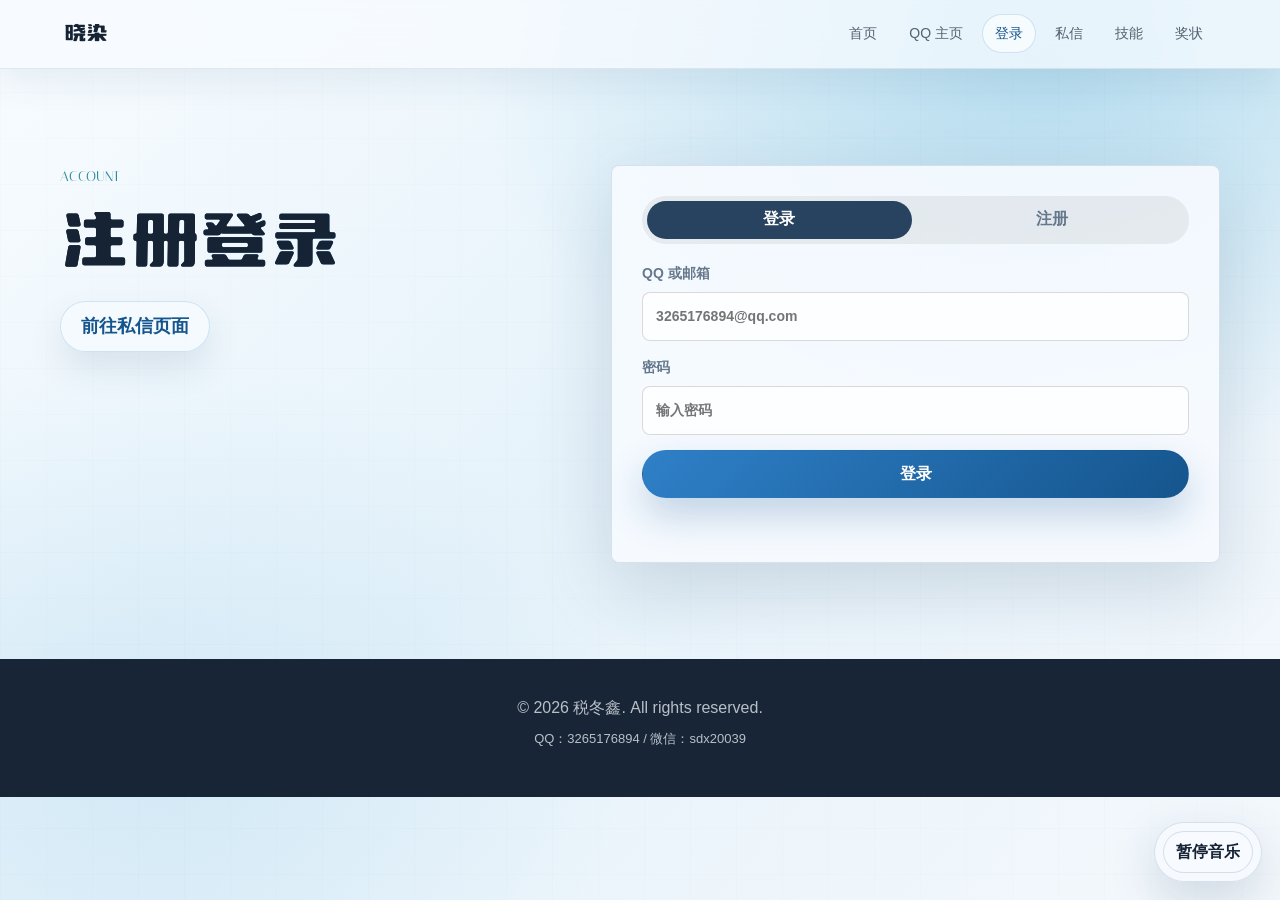
==== account.html @ dca2311f "更新多页面前端和留言后端" ====
<!doctype html>
<html lang="zh-CN">
  <head>
    <meta charset="utf-8" />
    <meta name="viewport" content="width=device-width, initial-scale=1" />
    <meta name="description" content="登录或注册后进入晓染个人主页留言区。" />
    <title>晓染 - 登录</title>
    <link rel="stylesheet" href="styles.css" />
  </head>
  <body>
    <header class="site-header">
      <a class="brand" href="index.html">晓染</a>
      <nav aria-label="主导航">
        <a href="index.html">首页</a>
        <a href="qq.html">QQ 主页</a>
        <a href="account.html">登录</a>
        <a href="messages.html">私信</a>
        <a href="skills.html">技能</a>
        <a href="awards.html">奖状</a>
      </nav>
    </header>

    <main id="top">
      <section id="account" class="section split">
        <div class="section-copy">
          <p class="eyebrow">Account</p>
          <h1>注册登录</h1>
          <a class="inline-link" href="messages.html">前往私信页面</a>
        </div>

        <div class="panel">
          <div class="tabs" role="tablist" aria-label="账号表单">
            <button class="tab active" type="button" data-tab="login">登录</button>
            <button class="tab" type="button" data-tab="register">注册</button>
          </div>

          <form id="loginForm" class="account-form">
            <label>
              QQ 或邮箱
              <input name="loginName" autocomplete="username" placeholder="3265176894@qq.com" />
            </label>
            <label>
              密码
              <input name="loginPassword" type="password" autocomplete="current-password" placeholder="输入密码" />
            </label>
            <button class="button primary" type="submit">登录</button>
          </form>

          <form id="registerForm" class="account-form hidden">
            <label>
              昵称
              <input name="nickname" autocomplete="nickname" placeholder="你的昵称" />
            </label>
            <label>
              邮箱
              <input name="email" type="email" autocomplete="email" placeholder="you@example.com" />
            </label>
            <label>
              密码
              <input name="password" type="password" autocomplete="new-password" placeholder="至少 6 位" />
            </label>
            <button class="button primary" type="submit">创建账号</button>
          </form>

          <p id="accountStatus" class="status" role="status" aria-live="polite"></p>
        </div>
      </section>
    </main>

    <footer>
      <p>© <span id="year"></span> 税冬鑫. All rights reserved.</p>
      <p class="beian">QQ：3265176894 / 微信：sdx20039</p>
    </footer>

    <script src="script.js"></script>
  </body>
</html>
---- styles.css ----
@font-face {
  font-family: "YousheTitle";
  src: url("assets/fonts/youshe-title.otf") format("opentype");
  font-display: swap;
}

@font-face {
  font-family: "ItalianaLocal";
  src: url("assets/fonts/italiana-regular.ttf") format("truetype");
  font-display: swap;
}

:root {
  color-scheme: light;
  --ink: #f7fbff;
  --text: #162334;
  --muted: #65778c;
  --paper: #f7fbff;
  --paper-soft: #e7f0f8;
  --line: rgba(54, 96, 135, 0.16);
  --panel: rgba(247, 251, 255, 0.88);
  --night: #172536;
  --night-soft: #28435f;
  --rose: #2f80c8;
  --rose-dark: #15558d;
  --jade: #2c8c9e;
  --gold: #476f9f;
  --sky: #9fcce6;
  --shadow: 0 26px 74px rgba(38, 75, 111, 0.18);
}

* {
  box-sizing: border-box;
}

html {
  scroll-behavior: smooth;
}

body {
  min-height: 100vh;
  margin: 0;
  background:
    radial-gradient(1000px 720px at 82% 6%, rgba(127, 196, 226, 0.48), transparent 58%),
    radial-gradient(820px 620px at 10% 82%, rgba(168, 211, 236, 0.34), transparent 62%),
    linear-gradient(135deg, rgba(248, 252, 255, 0.98) 0%, rgba(229, 242, 250, 0.95) 48%, rgba(244, 248, 252, 0.92) 100%),
    #f7fbff;
  color: var(--text);
  font-family: "Microsoft YaHei", "PingFang SC", "Hiragino Sans GB", sans-serif;
  line-height: 1.65;
}

body::before {
  content: "";
  position: fixed;
  inset: 0;
  z-index: -1;
  pointer-events: none;
  opacity: 0.38;
  background-image:
    linear-gradient(rgba(30, 78, 120, 0.04) 1px, transparent 1px),
    linear-gradient(90deg, rgba(30, 78, 120, 0.032) 1px, transparent 1px);
  background-size: 46px 46px;
}

a {
  color: inherit;
}

img,
audio {
  max-width: 100%;
}

img {
  display: block;
}

h1,
h2,
h3,
p {
  overflow-wrap: anywhere;
}

h1 {
  margin: 0;
  font-family: "YousheTitle", "Noto Serif SC", "STSong", "SimSun", serif;
  font-size: clamp(42px, 8vw, 108px);
  font-weight: 400;
  line-height: 1.04;
  letter-spacing: 0;
  color: transparent;
  background: linear-gradient(94deg, #102033 0%, #1d6fac 58%, #63a8d4 100%);
  -webkit-background-clip: text;
  background-clip: text;
}

h2 {
  margin: 0;
  font-size: clamp(22px, 3vw, 34px);
  line-height: 1.2;
}

h3 {
  margin: 0;
  font-size: 20px;
}

.site-header {
  position: sticky;
  top: 0;
  z-index: 10;
  display: flex;
  align-items: center;
  justify-content: space-between;
  gap: 18px;
  padding: 14px clamp(16px, 5vw, 72px);
  color: var(--text);
  background: rgba(247, 251, 255, 0.74);
  border-bottom: 1px solid rgba(54, 96, 135, 0.12);
  box-shadow: 0 14px 34px rgba(38, 75, 111, 0.08);
  backdrop-filter: blur(18px);
}

.brand {
  flex: 0 0 auto;
  font-family: "YousheTitle", "Noto Serif SC", "STSong", "SimSun", serif;
  font-size: 24px;
  font-weight: 400;
  text-decoration: none;
}

nav {
  display: flex;
  flex-wrap: wrap;
  justify-content: flex-end;
  gap: 6px;
  color: rgba(22, 35, 52, 0.7);
  font-size: 14px;
}

nav a {
  min-height: 36px;
  display: inline-flex;
  align-items: center;
  border: 1px solid transparent;
  border-radius: 999px;
  padding: 7px 12px;
  text-decoration: none;
  transition: color 160ms ease, background 160ms ease, border-color 160ms ease;
}

nav a:hover,
nav a.active {
  color: var(--rose-dark);
  background: rgba(255, 255, 255, 0.62);
  border-color: rgba(47, 128, 200, 0.2);
}

main {
  width: min(1160px, calc(100% - 36px));
  margin: 0 auto;
}

.home-main {
  width: 100%;
}

.hero {
  position: relative;
  min-height: calc(100vh - 65px);
  overflow: hidden;
  color: var(--text);
  background: #e5f2fa;
}

.hero-bg {
  position: absolute;
  inset: 0;
  width: 100%;
  height: 100%;
  object-fit: cover;
  object-position: 70% 26%;
  filter: brightness(1.18) contrast(1.06) saturate(1.08);
  transform: scale(1.04);
  transform-origin: center 26%;
}

.hero-shade {
  position: absolute;
  inset: 0;
  background:
    linear-gradient(90deg, rgba(247, 251, 255, 0.54) 0%, rgba(230, 243, 250, 0.3) 38%, rgba(247, 251, 255, 0.04) 76%),
    linear-gradient(180deg, rgba(255, 255, 255, 0.04), rgba(207, 229, 242, 0.32));
}

.hero-inner {
  position: relative;
  z-index: 1;
  width: min(1160px, calc(100% - 36px));
  min-height: calc(100vh - 65px);
  margin: 0 auto;
  display: grid;
  grid-template-columns: minmax(0, 1fr) minmax(280px, 380px);
  align-items: end;
  gap: clamp(22px, 5vw, 58px);
  padding: clamp(70px, 12vh, 118px) 0 clamp(38px, 9vh, 78px);
}

.hero-copy {
  max-width: 720px;
  text-shadow: 0 2px 22px rgba(255, 255, 255, 0.66);
  animation: floatIn 780ms cubic-bezier(0.2, 0.82, 0.2, 1) both;
}

.eyebrow,
.card-kicker,
.tag {
  margin: 0 0 12px;
  color: var(--gold);
  font-family: "ItalianaLocal", Georgia, "Microsoft YaHei", serif;
  font-size: 14px;
  font-weight: 400;
  letter-spacing: 0;
  text-transform: uppercase;
}

.intro {
  max-width: 560px;
  margin: 22px 0 0;
  color: rgba(22, 35, 52, 0.76);
  font-size: clamp(17px, 2vw, 21px);
}

.actions {
  display: flex;
  flex-wrap: wrap;
  gap: 12px;
  margin-top: 30px;
}

.button {
  display: inline-flex;
  min-height: 44px;
  align-items: center;
  justify-content: center;
  border: 1px solid transparent;
  border-radius: 999px;
  padding: 10px 18px;
  font: inherit;
  font-weight: 900;
  text-decoration: none;
  cursor: pointer;
  transition: transform 160ms ease, box-shadow 160ms ease, background 160ms ease, border-color 160ms ease;
}

.button:hover {
  transform: translateY(-2px);
}

.primary {
  color: #fff;
  background: linear-gradient(135deg, var(--rose), var(--rose-dark));
  box-shadow: 0 18px 38px rgba(21, 85, 141, 0.24);
}

.secondary {
  color: var(--text);
  background: rgba(247, 251, 255, 0.82);
  border-color: rgba(54, 96, 135, 0.18);
}

.profile-card,
.panel,
.showcase-card,
.music-player,
.qq-frame {
  border: 1px solid var(--line);
  border-radius: 8px;
  background: var(--panel);
  box-shadow: var(--shadow);
}

.profile-card {
  padding: 18px;
  color: var(--text);
  background: rgba(247, 251, 255, 0.96);
  backdrop-filter: blur(16px);
  animation: floatIn 900ms 120ms cubic-bezier(0.2, 0.82, 0.2, 1) both;
}

.avatar-wrap {
  overflow: hidden;
  border-radius: 8px;
  aspect-ratio: 1;
  background: var(--paper-soft);
}

.avatar-wrap img {
  width: 100%;
  height: 100%;
  object-fit: cover;
}

.profile-card h2 {
  margin-top: 14px;
}

.profile-card p {
  margin: 6px 0;
  color: var(--muted);
}

.quick-links {
  display: flex;
  flex-wrap: wrap;
  gap: 8px;
  padding: 0;
  margin: 18px 0 0;
  list-style: none;
}

.quick-links a,
.text-button,
.inline-link {
  color: var(--rose-dark);
  font: inherit;
  font-weight: 900;
  text-decoration: none;
}

.inline-link {
  display: inline-flex;
  min-height: 46px;
  align-items: center;
  justify-content: center;
  width: fit-content;
  margin-top: 22px;
  border: 1px solid rgba(47, 128, 200, 0.2);
  border-radius: 999px;
  padding: 10px 20px;
  background: rgba(247, 251, 255, 0.72);
  box-shadow: 0 16px 34px rgba(38, 75, 111, 0.12);
  font-size: 18px;
}

.text-button {
  border: 0;
  padding: 0;
  background: transparent;
  cursor: pointer;
}

.music-player {
  width: min(1160px, calc(100% - 36px));
  margin: -22px auto 68px;
  position: relative;
  z-index: 2;
  display: grid;
  grid-template-columns: minmax(0, 1fr) minmax(260px, 420px);
  gap: 22px;
  align-items: center;
  padding: clamp(20px, 4vw, 32px);
}

body:not(:has(.home-main)) .music-player {
  display: none;
}

.floating-music {
  position: fixed;
  right: 18px;
  bottom: 18px;
  z-index: 20;
  display: flex;
  align-items: center;
  gap: 10px;
  max-width: min(340px, calc(100vw - 36px));
  padding: 8px;
  border: 1px solid rgba(54, 96, 135, 0.16);
  border-radius: 999px;
  background: rgba(247, 251, 255, 0.82);
  box-shadow: 0 18px 48px rgba(38, 75, 111, 0.18);
  backdrop-filter: blur(16px);
}

.floating-music .mini-status {
  min-height: 0;
  margin: 0;
  color: var(--muted);
  font-size: 13px;
  white-space: nowrap;
}

.floating-music .button {
  min-height: 34px;
  padding: 7px 12px;
}

.music-player .eyebrow,
.section .eyebrow {
  color: var(--jade);
}

.music-player p,
.muted,
.section-note,
.showcase-card p {
  color: var(--muted);
}

.audio-box {
  display: grid;
  gap: 12px;
}

audio {
  width: 100%;
  min-height: 42px;
}

.section {
  padding: clamp(54px, 9vw, 96px) 0;
}

.section-heading,
.split {
  display: grid;
  grid-template-columns: minmax(0, 0.8fr) minmax(280px, 1fr);
  gap: clamp(22px, 6vw, 64px);
  align-items: start;
}

.section-heading {
  margin-bottom: 28px;
}

.section .section-heading h1,
.section-copy h1 {
  color: var(--text);
  font-size: clamp(38px, 6vw, 76px);
}

.section-note,
.section-copy .muted {
  margin: 0;
  font-size: 17px;
}

.panel {
  padding: clamp(18px, 4vw, 30px);
}

.tabs {
  display: grid;
  grid-template-columns: 1fr 1fr;
  gap: 8px;
  margin-bottom: 18px;
  padding: 5px;
  border-radius: 999px;
  background: rgba(36, 31, 27, 0.07);
}

.tab {
  min-height: 38px;
  border: 0;
  border-radius: 999px;
  background: transparent;
  color: var(--muted);
  font: inherit;
  font-weight: 900;
  cursor: pointer;
}

.tab.active {
  color: #fff;
  background: var(--night-soft);
}

.account-form,
.message-form {
  display: grid;
  gap: 15px;
}

label {
  display: grid;
  gap: 7px;
  color: var(--muted);
  font-size: 14px;
  font-weight: 900;
}

input,
textarea {
  width: 100%;
  border: 1px solid rgba(72, 48, 33, 0.18);
  border-radius: 8px;
  padding: 12px 13px;
  background: rgba(255, 255, 255, 0.74);
  color: var(--text);
  font: inherit;
}

textarea {
  resize: vertical;
}

input:focus,
textarea:focus {
  outline: 2px solid rgba(183, 66, 76, 0.28);
  border-color: rgba(183, 66, 76, 0.5);
}

input:disabled,
textarea:disabled,
button:disabled {
  cursor: not-allowed;
  opacity: 0.58;
}

.hidden {
  display: none;
}

.status,
.mini-status,
.gate {
  min-height: 24px;
  margin: 10px 0 0;
  color: var(--jade);
  font-weight: 800;
}

.gate {
  margin-top: 0;
  padding: 11px 13px;
  border-radius: 8px;
  background: rgba(55, 112, 106, 0.1);
}

.message-layout {
  display: grid;
  grid-template-columns: minmax(280px, 0.78fr) minmax(0, 1fr);
  gap: 22px;
}

.message-list {
  display: grid;
  gap: 12px;
  margin-top: 16px;
}

.message-item {
  padding: 14px;
  border-radius: 8px;
  background: rgba(255, 255, 255, 0.58);
  border: 1px solid rgba(72, 48, 33, 0.1);
}

.message-item strong,
.message-item small {
  display: block;
}

.message-item small {
  margin-top: 2px;
  color: var(--muted);
}

.message-item p {
  margin: 10px 0 0;
}

.showcase-grid {
  display: block;
  columns: 3 260px;
  column-gap: 18px;
}

.skill-grid {
  columns: 4 220px;
}

.featured-skill {
  grid-column: auto;
  grid-row: auto;
}

.showcase-card {
  overflow: hidden;
  break-inside: avoid;
  margin: 0 0 18px;
  transition: transform 180ms ease, box-shadow 180ms ease;
}

.showcase-card:hover {
  transform: translateY(-4px);
  box-shadow: 0 30px 80px rgba(33, 22, 15, 0.28);
}

.showcase-card img {
  width: 100%;
  height: auto;
  object-fit: initial;
  object-position: initial;
  background: var(--paper-soft);
}

.featured-skill img {
  height: auto;
}

.award-card img {
  height: auto;
}

.showcase-card div,
.award-card h2 {
  padding: 16px;
}

.showcase-card h2 {
  font-size: 21px;
}

.award-card h2 {
  font-size: 18px;
}

.qq-frame {
  width: min(720px, 100%);
  margin: 0 auto;
  overflow: hidden;
  padding: 10px;
  background: rgba(255, 248, 239, 0.94);
}

.qq-frame img {
  width: 100%;
  height: auto;
  border-radius: 6px;
}

.reveal {
  opacity: 1;
  transform: none;
  animation: floatIn 560ms ease both;
}

.section.reveal,
.music-player.reveal {
  opacity: 1;
  transform: none;
  animation: none;
}

.reveal.is-visible,
.is-visible {
  opacity: 1;
  transform: none;
  transition: opacity 560ms ease, transform 560ms ease;
}

footer {
  padding: 30px 18px 42px;
  color: rgba(247, 251, 255, 0.72);
  text-align: center;
  background: var(--night);
}

footer p {
  margin: 6px 0;
}

.beian {
  font-size: 13px;
}

@keyframes floatIn {
  from {
    opacity: 0;
    transform: translateY(18px);
  }
  to {
    opacity: 1;
    transform: none;
  }
}

@media (max-width: 920px) {
  .site-header {
    align-items: flex-start;
    flex-direction: column;
  }

  nav {
    justify-content: flex-start;
  }

  .hero-inner,
  .section-heading,
  .split,
  .message-layout,
  .music-player {
    grid-template-columns: 1fr;
  }

  .hero-inner {
    align-items: end;
  }

  .profile-card {
    max-width: 440px;
  }

  .showcase-grid,
  .skill-grid {
    columns: 2 240px;
  }
}

@media (max-width: 620px) {
  main,
  .hero-inner,
  .music-player {
    width: min(100% - 28px, 1160px);
  }

  .site-header {
    padding: 12px 14px;
  }

  nav a {
    padding: 6px 9px;
    font-size: 13px;
  }

  .hero {
    min-height: 720px;
  }

  .hero-inner {
    min-height: 720px;
    padding-top: 78px;
  }

  .hero-bg {
    object-position: 62% 28%;
  }

  .hero-shade {
    background:
      linear-gradient(180deg, rgba(14, 11, 9, 0.2), rgba(14, 11, 9, 0.72) 72%),
      linear-gradient(90deg, rgba(14, 11, 9, 0.58), rgba(14, 11, 9, 0.06));
  }

  .actions,
  .quick-links {
    display: grid;
    grid-template-columns: minmax(0, 1fr);
    width: 100%;
  }

  .hero-copy .actions {
    width: min(260px, 72vw);
  }

  .profile-card {
    display: grid;
    grid-template-columns: 96px minmax(0, 1fr);
    gap: 14px;
    align-items: start;
  }

  .profile-card .avatar-wrap {
    width: 96px;
  }

  .profile-card .quick-links,
  .profile-card .status {
    grid-column: 1 / -1;
  }

  .button {
    width: 100%;
    min-width: 0;
  }

  .showcase-grid,
  .skill-grid {
    columns: 1;
  }
}
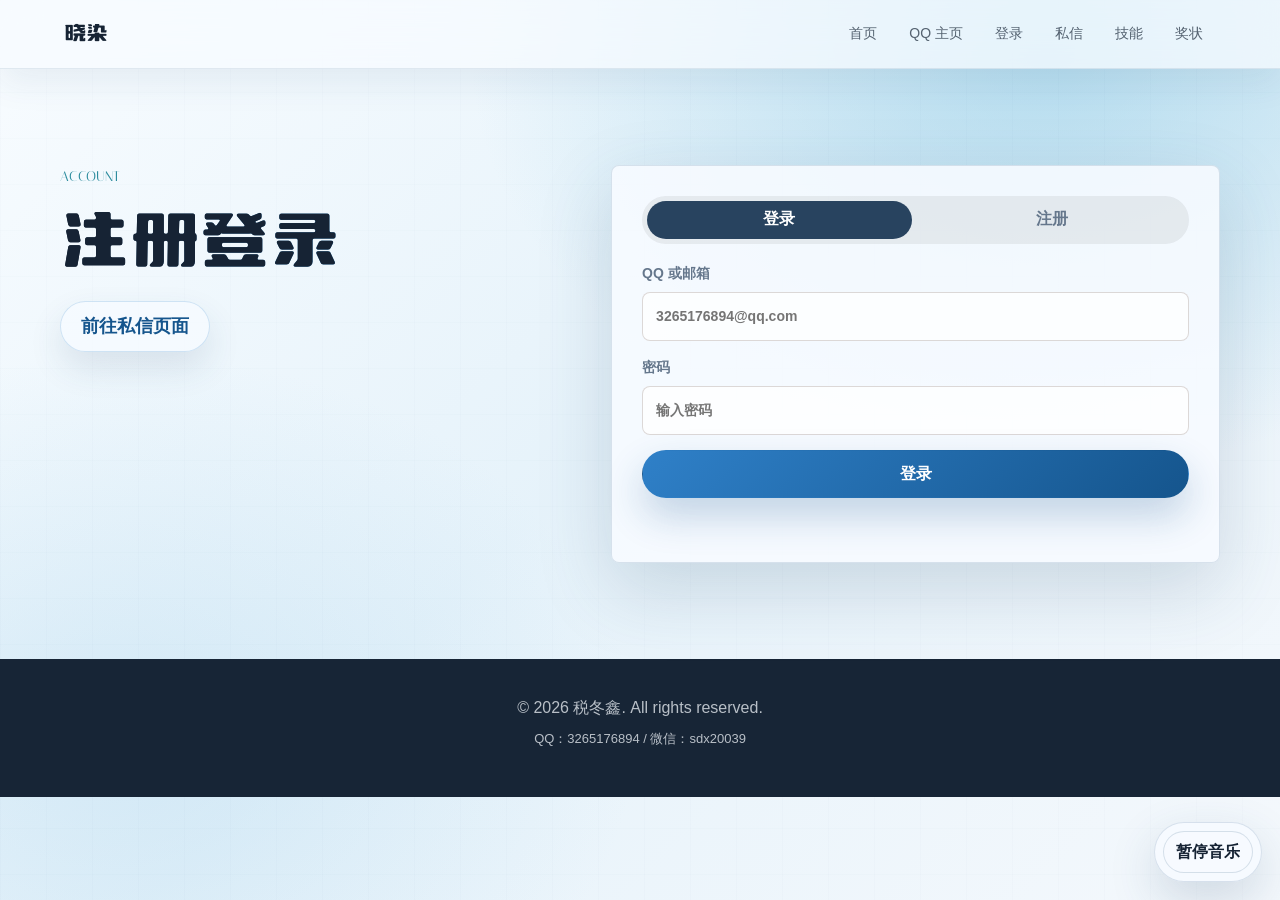
==== commit f56fab3e: "优化移动端路由和背景" ====
--- a/account.html
+++ b/account.html
@@ -1,4 +1,4 @@
-<!doctype html>
+﻿<!doctype html>
 <html lang="zh-CN">
   <head>
     <meta charset="utf-8" />
@@ -9,14 +9,14 @@
   </head>
   <body>
     <header class="site-header">
-      <a class="brand" href="index.html">晓染</a>
+      <a class="brand" href="#home" data-page="index.html">晓染</a>
       <nav aria-label="主导航">
-        <a href="index.html">首页</a>
-        <a href="qq.html">QQ 主页</a>
-        <a href="account.html">登录</a>
-        <a href="messages.html">私信</a>
-        <a href="skills.html">技能</a>
-        <a href="awards.html">奖状</a>
+        <a href="#home" data-page="index.html">首页</a>
+        <a href="#qq" data-page="qq.html">QQ 主页</a>
+        <a href="#account" data-page="account.html">登录</a>
+        <a href="#messages" data-page="messages.html">私信</a>
+        <a href="#skills" data-page="skills.html">技能</a>
+        <a href="#awards" data-page="awards.html">奖状</a>
       </nav>
     </header>
 
@@ -25,7 +25,7 @@
         <div class="section-copy">
           <p class="eyebrow">Account</p>
           <h1>注册登录</h1>
-          <a class="inline-link" href="messages.html">前往私信页面</a>
+          <a class="inline-link" href="#messages" data-page="messages.html">前往私信页面</a>
         </div>
 
         <div class="panel">
--- a/styles.css
+++ b/styles.css
@@ -175,11 +175,15 @@
   background: #e5f2fa;
 }
 
+.hero picture,
 .hero-bg {
   position: absolute;
   inset: 0;
   width: 100%;
   height: 100%;
+}
+
+.hero-bg {
   object-fit: cover;
   object-position: 70% 26%;
   filter: brightness(1.18) contrast(1.06) saturate(1.08);
@@ -412,11 +416,13 @@
 
 .audio-box {
   display: grid;
+  min-width: 0;
   gap: 12px;
 }
 
 audio {
   width: 100%;
+  min-width: 0;
   min-height: 42px;
 }
 
@@ -748,12 +754,13 @@
 
   .hero-bg {
     object-position: 62% 28%;
+    filter: brightness(1.3) contrast(1.04) saturate(1.08);
   }
 
   .hero-shade {
     background:
-      linear-gradient(180deg, rgba(14, 11, 9, 0.2), rgba(14, 11, 9, 0.72) 72%),
-      linear-gradient(90deg, rgba(14, 11, 9, 0.58), rgba(14, 11, 9, 0.06));
+      linear-gradient(180deg, rgba(238, 247, 252, 0.14), rgba(205, 226, 240, 0.42) 72%),
+      linear-gradient(90deg, rgba(230, 243, 250, 0.34), rgba(247, 251, 255, 0.05));
   }
 
   .actions,
@@ -788,6 +795,32 @@
     min-width: 0;
   }
 
+  .music-player {
+    margin: 22px auto 42px;
+    gap: 16px;
+    padding: 18px;
+    overflow: hidden;
+  }
+
+  .music-player h2 {
+    font-size: 30px;
+  }
+
+  .music-player p {
+    font-size: 16px;
+    line-height: 1.75;
+  }
+
+  .music-player .button {
+    width: 100%;
+  }
+
+  .floating-music {
+    right: 14px;
+    bottom: 14px;
+    max-width: calc(100vw - 28px);
+  }
+
   .showcase-grid,
   .skill-grid {
     columns: 1;
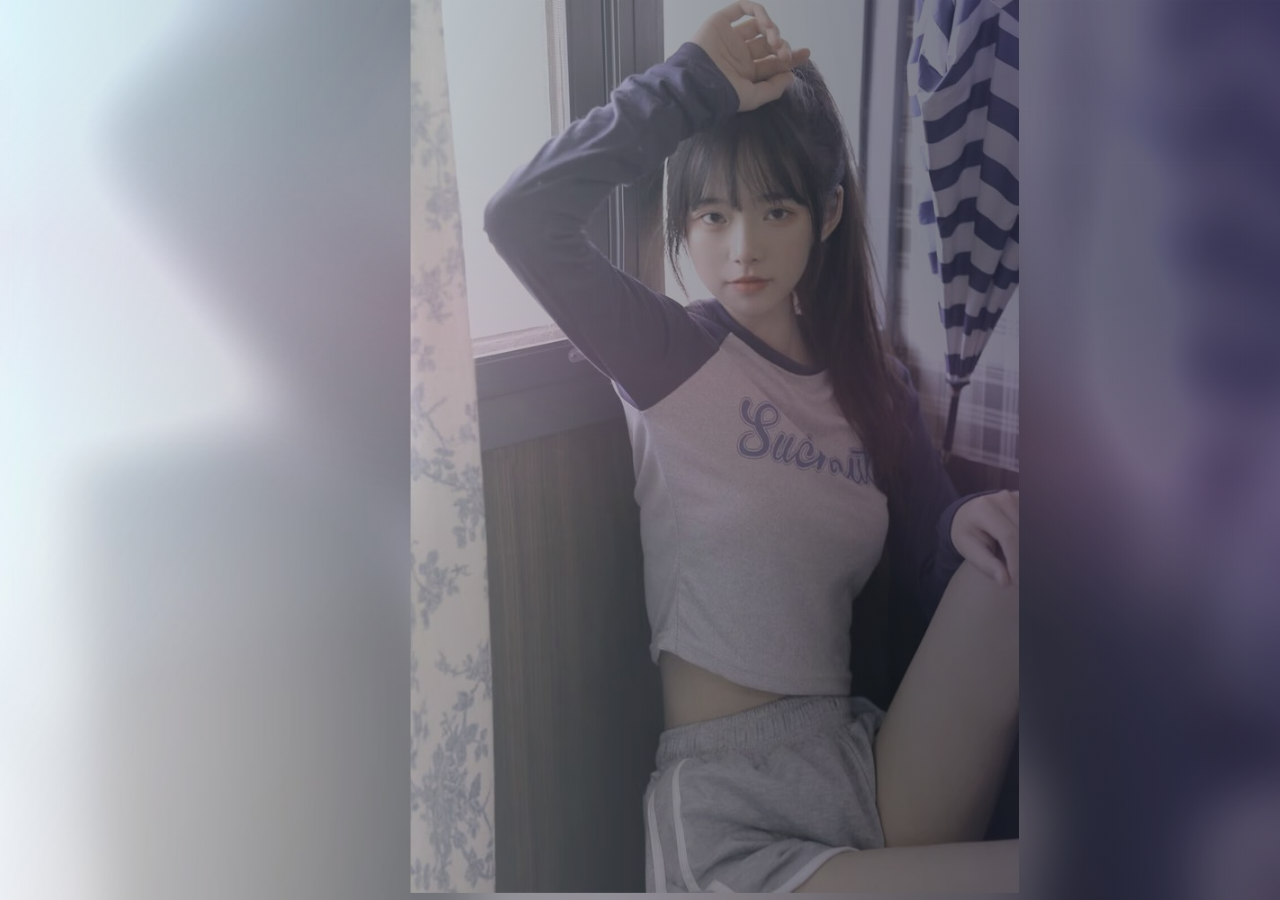
==== commit 2a421a6a: "上线管理面板和主页优化" ====
--- a/account.html
+++ b/account.html
@@ -1,77 +1,15 @@
-﻿<!doctype html>
+<!doctype html>
 <html lang="zh-CN">
   <head>
     <meta charset="utf-8" />
     <meta name="viewport" content="width=device-width, initial-scale=1" />
-    <meta name="description" content="登录或注册后进入晓染个人主页留言区。" />
-    <title>晓染 - 登录</title>
+    <meta http-equiv="refresh" content="0; url=index.html" />
+    <title>晓染 - 入口</title>
     <link rel="stylesheet" href="styles.css" />
   </head>
   <body>
-    <header class="site-header">
-      <a class="brand" href="#home" data-page="index.html">晓染</a>
-      <nav aria-label="主导航">
-        <a href="#home" data-page="index.html">首页</a>
-        <a href="#qq" data-page="qq.html">QQ 主页</a>
-        <a href="#account" data-page="account.html">登录</a>
-        <a href="#messages" data-page="messages.html">私信</a>
-        <a href="#skills" data-page="skills.html">技能</a>
-        <a href="#awards" data-page="awards.html">奖状</a>
-      </nav>
-    </header>
-
-    <main id="top">
-      <section id="account" class="section split">
-        <div class="section-copy">
-          <p class="eyebrow">Account</p>
-          <h1>注册登录</h1>
-          <a class="inline-link" href="#messages" data-page="messages.html">前往私信页面</a>
-        </div>
-
-        <div class="panel">
-          <div class="tabs" role="tablist" aria-label="账号表单">
-            <button class="tab active" type="button" data-tab="login">登录</button>
-            <button class="tab" type="button" data-tab="register">注册</button>
-          </div>
-
-          <form id="loginForm" class="account-form">
-            <label>
-              QQ 或邮箱
-              <input name="loginName" autocomplete="username" placeholder="3265176894@qq.com" />
-            </label>
-            <label>
-              密码
-              <input name="loginPassword" type="password" autocomplete="current-password" placeholder="输入密码" />
-            </label>
-            <button class="button primary" type="submit">登录</button>
-          </form>
-
-          <form id="registerForm" class="account-form hidden">
-            <label>
-              昵称
-              <input name="nickname" autocomplete="nickname" placeholder="你的昵称" />
-            </label>
-            <label>
-              邮箱
-              <input name="email" type="email" autocomplete="email" placeholder="you@example.com" />
-            </label>
-            <label>
-              密码
-              <input name="password" type="password" autocomplete="new-password" placeholder="至少 6 位" />
-            </label>
-            <button class="button primary" type="submit">创建账号</button>
-          </form>
-
-          <p id="accountStatus" class="status" role="status" aria-live="polite"></p>
-        </div>
-      </section>
+    <main class="section">
+      <a class="button primary" href="index.html">进入入口</a>
     </main>
-
-    <footer>
-      <p>© <span id="year"></span> 税冬鑫. All rights reserved.</p>
-      <p class="beian">QQ：3265176894 / 微信：sdx20039</p>
-    </footer>
-
-    <script src="script.js"></script>
   </body>
 </html>
--- a/styles.css
+++ b/styles.css
@@ -1,6 +1,6 @@
 @font-face {
   font-family: "YousheTitle";
-  src: url("assets/fonts/youshe-title.otf") format("opentype");
+  src: url("assets/fonts/youshe-title-subset.woff2") format("woff2");
   font-display: swap;
 }
 
@@ -10,23 +10,33 @@
   font-display: swap;
 }
 
+@font-face {
+  font-family: "MonicaPixelRound";
+  src: url("assets/fonts/monica-pixel-round-subset.woff2") format("woff2");
+  font-display: swap;
+}
+
 :root {
-  color-scheme: light;
-  --ink: #f7fbff;
-  --text: #162334;
-  --muted: #65778c;
-  --paper: #f7fbff;
-  --paper-soft: #e7f0f8;
-  --line: rgba(54, 96, 135, 0.16);
-  --panel: rgba(247, 251, 255, 0.88);
-  --night: #172536;
-  --night-soft: #28435f;
-  --rose: #2f80c8;
-  --rose-dark: #15558d;
-  --jade: #2c8c9e;
-  --gold: #476f9f;
-  --sky: #9fcce6;
-  --shadow: 0 26px 74px rgba(38, 75, 111, 0.18);
+  color-scheme: dark;
+  --font-body: "Microsoft YaHei UI", "PingFang SC", "Hiragino Sans GB", "Noto Sans SC", "Microsoft YaHei", sans-serif;
+  --font-display: "Microsoft YaHei UI", "PingFang SC", "Hiragino Sans GB", "Noto Sans SC", "Microsoft YaHei", sans-serif;
+  --font-round: "莫妮卡像素圆体", "MonicaPixelRound", "Microsoft YaHei UI", "PingFang SC", sans-serif;
+  --font-tech: "Cascadia Code", "JetBrains Mono", "Consolas", "SFMono-Regular", monospace;
+  --text: #f7fbff;
+  --text-strong: #ffffff;
+  --muted: rgba(231, 241, 255, 0.7);
+  --dim: rgba(231, 241, 255, 0.48);
+  --glass: rgba(41, 55, 78, 0.42);
+  --glass-strong: rgba(61, 78, 107, 0.56);
+  --glass-soft: rgba(255, 255, 255, 0.11);
+  --line: rgba(255, 255, 255, 0.22);
+  --line-bright: rgba(172, 217, 255, 0.48);
+  --blue: #5fb3ff;
+  --cyan: #6de7ff;
+  --violet: #8a6cff;
+  --pink: #ff8bbd;
+  --shadow: 0 30px 100px rgba(2, 12, 30, 0.45);
+  --radius: 14px;
 }
 
 * {
@@ -35,32 +45,47 @@
 
 html {
   scroll-behavior: smooth;
+  overflow-x: clip;
+  -webkit-text-size-adjust: 100%;
 }
 
 body {
   min-height: 100vh;
   margin: 0;
+  overflow-x: hidden;
+  color: var(--text);
+  font-family: var(--font-body);
+  line-height: 1.68;
   background:
-    radial-gradient(1000px 720px at 82% 6%, rgba(127, 196, 226, 0.48), transparent 58%),
-    radial-gradient(820px 620px at 10% 82%, rgba(168, 211, 236, 0.34), transparent 62%),
-    linear-gradient(135deg, rgba(248, 252, 255, 0.98) 0%, rgba(229, 242, 250, 0.95) 48%, rgba(244, 248, 252, 0.92) 100%),
-    #f7fbff;
-  color: var(--text);
-  font-family: "Microsoft YaHei", "PingFang SC", "Hiragino Sans GB", sans-serif;
-  line-height: 1.65;
+    linear-gradient(120deg, rgba(4, 9, 24, 0.88), rgba(24, 49, 75, 0.62)),
+    url("assets/site-bg-v3.jpg") center center / cover fixed no-repeat,
+    #07101f;
 }
 
 body::before {
+  content: "";
+  position: fixed;
+  inset: 0;
+  z-index: -2;
+  pointer-events: none;
+  background:
+    linear-gradient(120deg, rgba(107, 231, 255, 0.16), transparent 32%),
+    linear-gradient(260deg, rgba(138, 108, 255, 0.18), transparent 36%),
+    linear-gradient(12deg, transparent 42%, rgba(255, 139, 189, 0.1), transparent 72%);
+}
+
+body::after {
   content: "";
   position: fixed;
   inset: 0;
   z-index: -1;
   pointer-events: none;
-  opacity: 0.38;
+  opacity: 0.25;
   background-image:
-    linear-gradient(rgba(30, 78, 120, 0.04) 1px, transparent 1px),
-    linear-gradient(90deg, rgba(30, 78, 120, 0.032) 1px, transparent 1px);
-  background-size: 46px 46px;
+    linear-gradient(rgba(255, 255, 255, 0.045) 1px, transparent 1px),
+    linear-gradient(90deg, rgba(255, 255, 255, 0.035) 1px, transparent 1px);
+  background-size: 54px 54px;
+  mask-image: linear-gradient(to bottom, #000, transparent 82%);
 }
 
 a {
@@ -83,180 +108,490 @@
   overflow-wrap: anywhere;
 }
 
+h1,
+h2,
+h3,
+p {
+  margin-top: 0;
+}
+
 h1 {
-  margin: 0;
-  font-family: "YousheTitle", "Noto Serif SC", "STSong", "SimSun", serif;
-  font-size: clamp(42px, 8vw, 108px);
-  font-weight: 400;
-  line-height: 1.04;
+  margin-bottom: 0;
+  font-family: var(--font-display);
+  font-size: clamp(46px, 7vw, 96px);
+  font-weight: 800;
+  line-height: 1.06;
   letter-spacing: 0;
+}
+
+h2 {
+  font-family: var(--font-display);
+  font-weight: 800;
+  font-size: clamp(28px, 4vw, 58px);
+  line-height: 1.08;
+}
+
+.entry-page {
+  min-height: 100vh;
+  background:
+    linear-gradient(90deg, rgba(255, 255, 255, 0.08), rgba(3, 8, 18, 0.7)),
+    url("assets/site-bg-v3.jpg") center center / cover fixed no-repeat,
+    #07101f;
+}
+
+.entry-shell {
+  width: min(1520px, calc(100% - 48px));
+  min-height: 100vh;
+  margin: 0 auto;
+  display: grid;
+  place-items: center;
+  padding: 40px 0;
+}
+
+.entry-stage {
+  width: 100%;
+  display: grid;
+  grid-template-columns: minmax(280px, 0.92fr) minmax(320px, 0.72fr);
+  gap: clamp(20px, 4vw, 46px);
+  align-items: stretch;
+}
+
+.glass-panel {
+  position: relative;
+  overflow: hidden;
+  border: 1px solid var(--line);
+  border-radius: var(--radius);
+  background:
+    linear-gradient(135deg, rgba(255, 255, 255, 0.18), rgba(255, 255, 255, 0.055)),
+    var(--glass);
+  box-shadow: var(--shadow), inset 0 1px 0 rgba(255, 255, 255, 0.22);
+  backdrop-filter: blur(26px) saturate(1.35);
+  -webkit-backdrop-filter: blur(26px) saturate(1.35);
+}
+
+.glass-panel::before,
+.glass-panel::after {
+  content: "";
+  position: absolute;
+  pointer-events: none;
+}
+
+.glass-panel::before {
+  inset: 0;
+  border-radius: inherit;
+  background:
+    linear-gradient(110deg, transparent 12%, rgba(255, 255, 255, 0.22) 42%, transparent 58%);
+  opacity: 0.24;
+  transform: translateX(-55%);
+  animation: glassSweep 9s ease-in-out infinite;
+}
+
+.glass-panel::after {
+  inset: 0;
+  border-radius: inherit;
+  border: 1px solid rgba(255, 255, 255, 0.08);
+}
+
+.reveal-card {
+  opacity: 0;
+  transform: var(--reveal-transform, translateY(26px) scale(0.985));
+  filter: var(--reveal-filter, none);
+  animation: var(--reveal-name, floatUp) var(--reveal-duration, 760ms) cubic-bezier(0.18, 0.9, 0.2, 1) forwards;
+}
+
+.delay-1 {
+  animation-delay: calc(var(--reveal-delay-base, 0ms) + 110ms);
+}
+
+.delay-2 {
+  animation-delay: calc(var(--reveal-delay-base, 0ms) + 220ms);
+}
+
+.delay-3 {
+  animation-delay: calc(var(--reveal-delay-base, 0ms) + 330ms);
+}
+
+body.has-home-main .profile-panel {
+  --reveal-transform: translateX(-22px) scale(0.985);
+  --reveal-duration: 860ms;
+}
+
+body.has-home-main .hero-panel {
+  --reveal-transform: translateY(34px) scale(0.975);
+  --reveal-filter: blur(8px);
+  --reveal-duration: 940ms;
+}
+
+body.has-home-main .stats-panel {
+  --reveal-transform: translateX(24px) scale(0.99);
+  --reveal-duration: 780ms;
+}
+
+body.has-home-main .feature-card {
+  --reveal-transform: translateY(18px) rotateX(5deg) scale(0.985);
+  --reveal-duration: 880ms;
+}
+
+body.has-entry-page .entry-art {
+  --reveal-transform: translateX(-28px) scale(0.98);
+  --reveal-filter: blur(7px);
+  --reveal-duration: 900ms;
+}
+
+body.has-entry-page .entry-form {
+  --reveal-transform: translateX(28px) scale(0.98);
+  --reveal-filter: blur(7px);
+  --reveal-duration: 900ms;
+}
+
+.school-page .school-title {
+  --reveal-transform: translateX(-34px);
+  --reveal-duration: 820ms;
+}
+
+.school-page .school-brief {
+  --reveal-transform: translateX(-28px) scale(0.985);
+  --reveal-filter: blur(5px);
+}
+
+.school-page .school-photo-card {
+  --reveal-transform: translateX(26px) scale(0.982);
+  --reveal-filter: blur(4px);
+  --reveal-duration: 880ms;
+}
+
+body.has-skills-page .section-heading,
+body.has-awards-page .section-heading {
+  --reveal-transform: translateY(20px) scaleX(0.985);
+  --reveal-filter: blur(6px);
+  --reveal-duration: 820ms;
+}
+
+body.has-skills-page .showcase-card,
+body.has-awards-page .showcase-card,
+body.has-skills-page .placeholder-card,
+body.has-awards-page .placeholder-card {
+  --reveal-transform: translateY(34px) scale(0.972);
+  --reveal-filter: blur(5px);
+  --reveal-duration: 860ms;
+}
+
+body.has-skills-page .showcase-card:nth-child(3n + 2),
+body.has-awards-page .showcase-card:nth-child(3n + 2) {
+  --reveal-transform: translateY(44px) translateX(10px) scale(0.972);
+}
+
+body.has-skills-page .showcase-card:nth-child(3n),
+body.has-awards-page .showcase-card:nth-child(3n) {
+  --reveal-transform: translateY(28px) translateX(-10px) scale(0.978);
+}
+
+body.has-message-layout .section-heading {
+  --reveal-transform: translateY(18px);
+  --reveal-duration: 680ms;
+}
+
+body.has-message-layout .message-form {
+  --reveal-transform: translateX(-20px);
+  --reveal-duration: 720ms;
+}
+
+body.has-message-layout .message-layout > .glass-panel:not(.message-form) {
+  --reveal-transform: translateX(20px);
+  --reveal-duration: 720ms;
+}
+
+body.has-admin-page .section-heading {
+  --reveal-transform: translateY(18px) scaleX(0.988);
+  --reveal-filter: blur(6px);
+}
+
+body.has-admin-page .admin-card:nth-child(odd) {
+  --reveal-transform: translateX(-22px) scale(0.985);
+}
+
+body.has-admin-page .admin-card:nth-child(even) {
+  --reveal-transform: translateX(22px) scale(0.985);
+}
+
+.entry-art {
+  min-height: 660px;
+  display: grid;
+  align-content: center;
+  justify-items: center;
+  padding: clamp(28px, 6vw, 70px);
+  text-align: center;
+}
+
+.entry-art::after {
+  content: "";
+  position: absolute;
+  inset: 18px;
+  z-index: 0;
+  border: 1px solid rgba(255, 255, 255, 0.12);
+  border-radius: 10px;
+  background:
+    linear-gradient(120deg, rgba(255, 255, 255, 0.11), transparent 32%),
+    linear-gradient(300deg, rgba(109, 231, 255, 0.13), transparent 42%);
+  clip-path: polygon(0 0, 72% 0, 100% 30%, 100% 100%, 28% 100%, 0 70%);
+  mix-blend-mode: screen;
+  opacity: 0.62;
+}
+
+.entry-art > * {
+  position: relative;
+  z-index: 1;
+}
+
+.entry-art h1 {
   color: transparent;
-  background: linear-gradient(94deg, #102033 0%, #1d6fac 58%, #63a8d4 100%);
+  background: linear-gradient(100deg, #ffffff, #8cc8ff 48%, #9b78ff);
   -webkit-background-clip: text;
   background-clip: text;
-}
-
-h2 {
-  margin: 0;
-  font-size: clamp(22px, 3vw, 34px);
-  line-height: 1.2;
-}
-
-h3 {
-  margin: 0;
-  font-size: 20px;
+  filter: drop-shadow(0 16px 40px rgba(66, 160, 255, 0.25));
+}
+
+.entry-line,
+.intro,
+.section-note,
+.showcase-card p {
+  color: var(--muted);
+}
+
+.entry-avatar,
+.avatar-ring {
+  width: min(178px, 38vw);
+  aspect-ratio: 1;
+  padding: 6px;
+  border-radius: 999px;
+  background: linear-gradient(145deg, var(--cyan), var(--violet), var(--pink));
+  box-shadow: 0 0 52px rgba(91, 179, 255, 0.42);
+}
+
+.entry-avatar img,
+.avatar-ring img {
+  width: 100%;
+  height: 100%;
+  border-radius: inherit;
+  object-fit: cover;
+}
+
+.entry-form {
+  align-self: center;
+  padding: clamp(28px, 4vw, 56px);
+}
+
+.entry-form h2 {
+  margin-bottom: 24px;
+  font-size: clamp(34px, 5vw, 64px);
+}
+
+.entry-mark {
+  width: 52px;
+  height: 52px;
+  margin-bottom: 26px;
+  display: grid;
+  place-items: center;
+  border-radius: 50%;
+  color: #07101f;
+  background: #fff;
 }
 
 .site-header {
   position: sticky;
-  top: 0;
-  z-index: 10;
+  top: 18px;
+  z-index: 20;
+  width: min(1280px, calc(100% - 40px));
+  min-width: 0;
+  margin: 18px auto 0;
   display: flex;
   align-items: center;
   justify-content: space-between;
   gap: 18px;
-  padding: 14px clamp(16px, 5vw, 72px);
-  color: var(--text);
-  background: rgba(247, 251, 255, 0.74);
-  border-bottom: 1px solid rgba(54, 96, 135, 0.12);
-  box-shadow: 0 14px 34px rgba(38, 75, 111, 0.08);
-  backdrop-filter: blur(18px);
+  padding: 10px 12px;
+  border: 1px solid var(--line);
+  border-radius: 999px;
+  background: rgba(20, 31, 48, 0.58);
+  box-shadow: 0 20px 80px rgba(0, 0, 0, 0.32), inset 0 1px 0 rgba(255, 255, 255, 0.2);
+  backdrop-filter: blur(28px) saturate(1.4);
+  -webkit-backdrop-filter: blur(28px) saturate(1.4);
 }
 
 .brand {
   flex: 0 0 auto;
-  font-family: "YousheTitle", "Noto Serif SC", "STSong", "SimSun", serif;
-  font-size: 24px;
-  font-weight: 400;
+  display: inline-flex;
+  align-items: center;
+  gap: 10px;
+  padding: 8px 14px;
+  color: var(--text-strong);
+  font-family: var(--font-display);
+  font-size: 22px;
+  font-weight: 800;
   text-decoration: none;
+}
+
+.brand::before {
+  content: "N";
+  width: 34px;
+  height: 34px;
+  display: grid;
+  place-items: center;
+  border: 1px solid var(--line-bright);
+  border-radius: 999px;
+  font-family: var(--font-tech);
+  font-size: 18px;
 }
 
 nav {
   display: flex;
   flex-wrap: wrap;
   justify-content: flex-end;
+  min-width: 0;
   gap: 6px;
-  color: rgba(22, 35, 52, 0.7);
-  font-size: 14px;
+  color: var(--muted);
+  font-size: 15px;
+  font-weight: 800;
 }
 
 nav a {
-  min-height: 36px;
+  min-height: 40px;
   display: inline-flex;
   align-items: center;
   border: 1px solid transparent;
   border-radius: 999px;
-  padding: 7px 12px;
+  padding: 8px 18px;
   text-decoration: none;
-  transition: color 160ms ease, background 160ms ease, border-color 160ms ease;
+  transition: color 180ms ease, background 180ms ease, border-color 180ms ease, transform 180ms ease;
 }
 
 nav a:hover,
 nav a.active {
-  color: var(--rose-dark);
-  background: rgba(255, 255, 255, 0.62);
-  border-color: rgba(47, 128, 200, 0.2);
+  color: var(--text-strong);
+  background: rgba(255, 255, 255, 0.14);
+  border-color: rgba(255, 255, 255, 0.22);
+  transform: translateY(-1px);
 }
 
 main {
-  width: min(1160px, calc(100% - 36px));
+  width: min(1280px, calc(100% - 40px));
   margin: 0 auto;
 }
 
 .home-main {
-  width: 100%;
-}
-
-.hero {
-  position: relative;
-  min-height: calc(100vh - 65px);
-  overflow: hidden;
-  color: var(--text);
-  background: #e5f2fa;
-}
-
-.hero picture,
-.hero-bg {
-  position: absolute;
-  inset: 0;
-  width: 100%;
-  height: 100%;
-}
-
-.hero-bg {
-  object-fit: cover;
-  object-position: 70% 26%;
-  filter: brightness(1.18) contrast(1.06) saturate(1.08);
-  transform: scale(1.04);
-  transform-origin: center 26%;
-}
-
-.hero-shade {
-  position: absolute;
-  inset: 0;
-  background:
-    linear-gradient(90deg, rgba(247, 251, 255, 0.54) 0%, rgba(230, 243, 250, 0.3) 38%, rgba(247, 251, 255, 0.04) 76%),
-    linear-gradient(180deg, rgba(255, 255, 255, 0.04), rgba(207, 229, 242, 0.32));
-}
-
-.hero-inner {
-  position: relative;
-  z-index: 1;
-  width: min(1160px, calc(100% - 36px));
-  min-height: calc(100vh - 65px);
-  margin: 0 auto;
-  display: grid;
-  grid-template-columns: minmax(0, 1fr) minmax(280px, 380px);
-  align-items: end;
-  gap: clamp(22px, 5vw, 58px);
-  padding: clamp(70px, 12vh, 118px) 0 clamp(38px, 9vh, 78px);
-}
-
-.hero-copy {
-  max-width: 720px;
-  text-shadow: 0 2px 22px rgba(255, 255, 255, 0.66);
-  animation: floatIn 780ms cubic-bezier(0.2, 0.82, 0.2, 1) both;
-}
-
-.eyebrow,
-.card-kicker,
+  width: min(1280px, calc(100% - 40px));
+}
+
+.hero-grid {
+  min-height: calc(100vh - 92px);
+  display: grid;
+  grid-template-columns: minmax(260px, 0.72fr) minmax(0, 1.35fr) minmax(240px, 0.62fr);
+  grid-template-rows: auto auto;
+  gap: 22px;
+  align-content: center;
+  padding: clamp(34px, 6vw, 78px) 0;
+}
+
+.profile-panel {
+  grid-row: 1 / 3;
+  padding: clamp(24px, 4vw, 42px);
+  display: grid;
+  justify-items: center;
+  align-content: center;
+  text-align: center;
+}
+
+.profile-panel h1 {
+  margin: 22px 0 8px;
+  font-size: clamp(56px, 7vw, 86px);
+}
+
+.profile-subtitle {
+  color: var(--muted);
+  font-size: 22px;
+  font-weight: 900;
+}
+
+.profile-contact {
+  display: grid;
+  justify-items: center;
+  gap: 14px;
+  margin-top: 18px;
+}
+
+.signal-pill,
+.status-chip,
 .tag {
-  margin: 0 0 12px;
-  color: var(--gold);
-  font-family: "ItalianaLocal", Georgia, "Microsoft YaHei", serif;
-  font-size: 14px;
-  font-weight: 400;
-  letter-spacing: 0;
-  text-transform: uppercase;
-}
-
-.intro {
-  max-width: 560px;
-  margin: 22px 0 0;
-  color: rgba(22, 35, 52, 0.76);
-  font-size: clamp(17px, 2vw, 21px);
+  display: inline-flex;
+  width: fit-content;
+  align-items: center;
+  border: 1px solid rgba(134, 196, 255, 0.28);
+  border-radius: 999px;
+  padding: 7px 13px;
+  color: #d7ecff;
+  background: rgba(92, 143, 255, 0.16);
+  font-size: 13px;
+  font-weight: 900;
+}
+
+.profile-contact .signal-pill {
+  min-height: 46px;
+  padding: 9px 22px;
+  font-size: 18px;
+  border-color: rgba(107, 181, 255, 0.48);
+  background: linear-gradient(135deg, rgba(92, 143, 255, 0.26), rgba(120, 211, 255, 0.12));
+  box-shadow: inset 0 1px 0 rgba(255, 255, 255, 0.18), 0 14px 34px rgba(34, 111, 194, 0.14);
+}
+
+.contact-copy {
+  min-width: 142px;
+  min-height: 50px;
+  padding-inline: 24px;
+}
+
+.hero-panel {
+  padding: clamp(28px, 5vw, 58px);
+  min-height: 310px;
+  display: grid;
+  align-content: center;
+}
+
+.hero-panel h2 {
+  max-width: 820px;
+  margin: 18px 0;
+  font-size: clamp(44px, 6vw, 78px);
+  color: transparent;
+  background: linear-gradient(96deg, #ffffff 8%, #7bc9ff 50%, #9a78ff 82%);
+  -webkit-background-clip: text;
+  background-clip: text;
+}
+
+.hero-panel p {
+  max-width: 680px;
+  color: var(--muted);
+  font-size: clamp(18px, 2vw, 22px);
 }
 
 .actions {
   display: flex;
   flex-wrap: wrap;
   gap: 12px;
-  margin-top: 30px;
+  margin-top: 20px;
 }
 
 .button {
   display: inline-flex;
-  min-height: 44px;
+  min-height: 48px;
   align-items: center;
   justify-content: center;
   border: 1px solid transparent;
   border-radius: 999px;
-  padding: 10px 18px;
+  padding: 12px 24px;
+  color: inherit;
   font: inherit;
-  font-weight: 900;
+  font-weight: 950;
   text-decoration: none;
   cursor: pointer;
-  transition: transform 160ms ease, box-shadow 160ms ease, background 160ms ease, border-color 160ms ease;
+  transition: transform 180ms ease, box-shadow 180ms ease, background 180ms ease, border-color 180ms ease;
 }
 
 .button:hover {
@@ -264,154 +599,133 @@
 }
 
 .primary {
-  color: #fff;
-  background: linear-gradient(135deg, var(--rose), var(--rose-dark));
-  box-shadow: 0 18px 38px rgba(21, 85, 141, 0.24);
+  color: #051020;
+  background: linear-gradient(135deg, #ffffff, #bfe4ff);
+  box-shadow: 0 18px 48px rgba(122, 196, 255, 0.25);
 }
 
 .secondary {
-  color: var(--text);
-  background: rgba(247, 251, 255, 0.82);
-  border-color: rgba(54, 96, 135, 0.18);
-}
-
-.profile-card,
-.panel,
-.showcase-card,
-.music-player,
-.qq-frame {
-  border: 1px solid var(--line);
-  border-radius: 8px;
-  background: var(--panel);
-  box-shadow: var(--shadow);
-}
-
-.profile-card {
-  padding: 18px;
-  color: var(--text);
-  background: rgba(247, 251, 255, 0.96);
-  backdrop-filter: blur(16px);
-  animation: floatIn 900ms 120ms cubic-bezier(0.2, 0.82, 0.2, 1) both;
-}
-
-.avatar-wrap {
-  overflow: hidden;
-  border-radius: 8px;
-  aspect-ratio: 1;
-  background: var(--paper-soft);
-}
-
-.avatar-wrap img {
+  color: var(--text-strong);
+  background: rgba(255, 255, 255, 0.08);
+  border-color: rgba(255, 255, 255, 0.22);
+}
+
+.guest-button {
   width: 100%;
-  height: 100%;
-  object-fit: cover;
-}
-
-.profile-card h2 {
-  margin-top: 14px;
-}
-
-.profile-card p {
-  margin: 6px 0;
-  color: var(--muted);
-}
-
-.quick-links {
+  margin-top: 12px;
+}
+
+.stats-panel {
+  display: grid;
+  align-content: stretch;
+}
+
+.stats-panel div,
+.school-facts div {
+  min-height: 120px;
+  display: grid;
+  place-items: center;
+  padding: 22px;
+  text-align: center;
+  border-bottom: 1px solid rgba(255, 255, 255, 0.1);
+}
+
+.stats-panel div:last-child,
+.school-facts div:last-child {
+  border-bottom: 0;
+}
+
+.stats-panel strong,
+.school-facts strong {
+  display: block;
+  color: var(--text-strong);
+  font-size: clamp(30px, 4vw, 48px);
+  line-height: 1;
+}
+
+.stats-panel span,
+.school-facts span {
+  color: var(--dim);
+  font-weight: 900;
+}
+
+.feature-strip {
+  grid-column: 2 / 4;
+  display: grid;
+  grid-template-columns: repeat(2, minmax(0, 1fr));
+  gap: 22px;
+}
+
+.feature-card {
+  min-height: 220px;
+  padding: 26px;
   display: flex;
-  flex-wrap: wrap;
-  gap: 8px;
-  padding: 0;
-  margin: 18px 0 0;
-  list-style: none;
-}
-
-.quick-links a,
-.text-button,
-.inline-link {
-  color: var(--rose-dark);
-  font: inherit;
+  flex-direction: column;
+  justify-content: flex-end;
+  text-decoration: none;
+  transition: transform 180ms ease, box-shadow 180ms ease;
+}
+
+.feature-card:hover,
+.showcase-card:hover,
+.placeholder-card:hover {
+  transform: translateY(-7px);
+  box-shadow: 0 36px 110px rgba(5, 18, 43, 0.58);
+}
+
+.feature-card span,
+.micro,
+.card-kicker {
+  margin: 0 0 10px;
+  color: var(--cyan);
+  font-family: var(--font-tech);
+  font-size: 12px;
   font-weight: 900;
-  text-decoration: none;
-}
-
-.inline-link {
-  display: inline-flex;
-  min-height: 46px;
-  align-items: center;
-  justify-content: center;
-  width: fit-content;
-  margin-top: 22px;
-  border: 1px solid rgba(47, 128, 200, 0.2);
-  border-radius: 999px;
-  padding: 10px 20px;
-  background: rgba(247, 251, 255, 0.72);
-  box-shadow: 0 16px 34px rgba(38, 75, 111, 0.12);
-  font-size: 18px;
-}
-
-.text-button {
-  border: 0;
-  padding: 0;
-  background: transparent;
-  cursor: pointer;
+  letter-spacing: 0;
+  text-transform: uppercase;
+}
+
+.feature-card strong {
+  font-size: clamp(28px, 4vw, 46px);
 }
 
 .music-player {
-  width: min(1160px, calc(100% - 36px));
-  margin: -22px auto 68px;
-  position: relative;
-  z-index: 2;
+  margin: 0 auto 70px;
   display: grid;
   grid-template-columns: minmax(0, 1fr) minmax(260px, 420px);
   gap: 22px;
   align-items: center;
-  padding: clamp(20px, 4vw, 32px);
-}
-
-body:not(:has(.home-main)) .music-player {
+  padding: clamp(22px, 4vw, 34px);
+}
+
+body:not(.has-home-main) .music-player {
   display: none;
 }
 
 .floating-music {
   position: fixed;
-  right: 18px;
-  bottom: 18px;
-  z-index: 20;
-  display: flex;
-  align-items: center;
-  gap: 10px;
-  max-width: min(340px, calc(100vw - 36px));
+  right: 20px;
+  bottom: 20px;
+  z-index: 30;
+  max-width: min(280px, calc(100vw - 40px));
   padding: 8px;
-  border: 1px solid rgba(54, 96, 135, 0.16);
+  border: 1px solid var(--line);
   border-radius: 999px;
-  background: rgba(247, 251, 255, 0.82);
-  box-shadow: 0 18px 48px rgba(38, 75, 111, 0.18);
-  backdrop-filter: blur(16px);
-}
-
-.floating-music .mini-status {
-  min-height: 0;
-  margin: 0;
-  color: var(--muted);
-  font-size: 13px;
-  white-space: nowrap;
+  background: rgba(20, 31, 48, 0.58);
+  box-shadow: 0 20px 70px rgba(0, 0, 0, 0.35);
+  backdrop-filter: blur(22px);
 }
 
 .floating-music .button {
-  min-height: 34px;
-  padding: 7px 12px;
-}
-
-.music-player .eyebrow,
-.section .eyebrow {
-  color: var(--jade);
-}
-
-.music-player p,
-.muted,
-.section-note,
-.showcase-card p {
-  color: var(--muted);
+  min-height: 38px;
+  padding: 8px 14px;
+}
+
+.entry-page .floating-music,
+body.has-home-main .floating-music,
+body.has-card-grid .floating-music,
+body.has-message-layout .floating-music {
+  display: none;
 }
 
 .audio-box {
@@ -427,72 +741,455 @@
 }
 
 .section {
-  padding: clamp(54px, 9vw, 96px) 0;
-}
-
-.section-heading,
-.split {
-  display: grid;
-  grid-template-columns: minmax(0, 0.8fr) minmax(280px, 1fr);
-  gap: clamp(22px, 6vw, 64px);
+  padding: clamp(50px, 8vw, 94px) 0;
+}
+
+.section-heading {
+  display: grid;
+  grid-template-columns: minmax(0, 1fr);
+  gap: clamp(18px, 4vw, 44px);
+  align-items: center;
+  margin-bottom: 26px;
+  padding: clamp(24px, 4vw, 42px);
+}
+
+.section-heading h1 {
+  font-size: clamp(46px, 7vw, 88px);
+}
+
+.section-note {
+  margin: 0;
+  font-size: 18px;
+}
+
+#skills .section-heading,
+#awards .section-heading {
+  grid-template-columns: minmax(0, 1fr);
+  align-items: center;
+}
+
+#skills .section-note,
+#awards .section-note {
+  display: flex;
+  align-items: center;
+  min-height: 132px;
+  border-left: 1px solid rgba(109, 231, 255, 0.36);
+  border-radius: 10px;
+  padding: clamp(16px, 2.3vw, 28px);
+  color: rgba(247, 251, 255, 0.92);
+  background:
+    linear-gradient(115deg, rgba(109, 231, 255, 0.13), rgba(255, 255, 255, 0.055)),
+    rgba(255, 255, 255, 0.045);
+  box-shadow: inset 0 1px 0 rgba(255, 255, 255, 0.12);
+  font-family: "白无常可可体", "Bai Wu Chang Ke Ke", "Microsoft YaHei UI", "PingFang SC", sans-serif;
+  font-size: clamp(32px, 3.2vw, 52px);
+  line-height: 1.32;
+}
+
+.card-grid {
+  display: grid;
+  grid-template-columns: repeat(3, minmax(0, 1fr));
+  gap: 22px;
+}
+
+.showcase-card {
+  min-height: 340px;
+  display: flex;
+  flex-direction: column;
+  transition: transform 180ms ease, box-shadow 180ms ease;
+}
+
+.showcase-card img {
+  width: 100%;
+  aspect-ratio: 1.16;
+  object-fit: cover;
+  border-bottom: 1px solid rgba(255, 255, 255, 0.12);
+}
+
+.showcase-card div,
+.award-card h2 {
+  padding: 18px;
+}
+
+.showcase-card h2,
+.award-card h2 {
+  margin: 8px 0 0;
+  font-size: 24px;
+}
+
+#skills .skills-grid {
   align-items: start;
 }
 
-.section-heading {
-  margin-bottom: 28px;
-}
-
-.section .section-heading h1,
-.section-copy h1 {
-  color: var(--text);
-  font-size: clamp(38px, 6vw, 76px);
-}
-
-.section-note,
-.section-copy .muted {
+#skills .skill-card {
+  min-height: auto;
+}
+
+#skills .skill-card img {
+  width: 100%;
+  height: auto;
+  aspect-ratio: auto;
+  object-fit: contain;
+  background: rgba(255, 255, 255, 0.08);
+}
+
+#skills .skill-card-wide {
+  grid-column: span 2;
+}
+
+#skills .skill-card-wide img {
+  width: 100%;
+}
+
+#skills .placeholder-card {
+  min-height: 300px;
+}
+
+.award-media {
+  contain: paint;
+  display: grid;
+  place-items: center;
+  aspect-ratio: 1.06;
+  background: rgba(255, 255, 255, 0.09);
+  border-bottom: 1px solid rgba(255, 255, 255, 0.12);
+}
+
+.award-media img {
+  width: 100%;
+  height: 100%;
+  object-fit: cover;
+}
+
+.placeholder-card {
+  min-height: 340px;
+  display: grid;
+  place-items: center;
+  align-content: center;
+  gap: 12px;
+  color: var(--dim);
+  text-align: center;
+  transition: transform 180ms ease, box-shadow 180ms ease;
+}
+
+.placeholder-card span {
+  width: 70px;
+  height: 70px;
+  display: grid;
+  place-items: center;
+  border: 1px solid var(--line);
+  border-radius: 999px;
+  color: var(--text-strong);
+  font-size: 42px;
+}
+
+.school-grid {
+  display: grid;
+  grid-template-columns: minmax(0, 1.15fr) minmax(260px, 0.46fr);
+  gap: 22px;
+}
+
+.school-hero {
+  padding: clamp(22px, 4vw, 38px);
+}
+
+.school-hero h2 {
+  margin-top: 24px;
+}
+
+.school-hero p {
+  color: var(--muted);
+  font-size: 18px;
+}
+
+.school-image-slot {
+  min-height: 320px;
+  display: grid;
+  place-items: center;
+  border: 1px solid rgba(255, 255, 255, 0.22);
+  border-radius: 10px;
+  background:
+    linear-gradient(135deg, rgba(6, 16, 34, 0.24), rgba(6, 16, 34, 0.72)),
+    linear-gradient(26deg, transparent 0 24%, rgba(255, 255, 255, 0.12) 24% 25%, transparent 25% 100%),
+    linear-gradient(132deg, rgba(95, 179, 255, 0.18), transparent 46%),
+    linear-gradient(315deg, rgba(138, 108, 255, 0.2), transparent 54%),
+    rgba(255, 255, 255, 0.05);
+  background-position: center;
+  background-size: cover;
+  color: var(--dim);
+  font-weight: 900;
+}
+
+.school-image-slot span {
+  border: 1px solid rgba(255, 255, 255, 0.2);
+  border-radius: 999px;
+  padding: 10px 16px;
+  color: var(--text-strong);
+  background: rgba(5, 16, 32, 0.42);
+  backdrop-filter: blur(12px);
+}
+
+.school-page {
+  min-height: 100vh;
+  background:
+    linear-gradient(90deg, rgba(3, 8, 18, 0.94) 0%, rgba(10, 24, 42, 0.78) 38%, rgba(20, 31, 48, 0.42) 74%, rgba(20, 31, 48, 0.66) 100%),
+    url("assets/school-campus-bg.jpg") center center / cover fixed no-repeat,
+    #07101f;
+}
+
+.school-page::before {
+  z-index: 0;
+  background:
+    linear-gradient(90deg, rgba(3, 8, 18, 0.72), transparent 48%),
+    linear-gradient(180deg, rgba(7, 16, 31, 0.04), rgba(7, 16, 31, 0.44));
+}
+
+.school-page .site-header,
+.school-page .school-command-main {
+  position: relative;
+  z-index: 2;
+}
+
+.school-page .floating-music {
+  display: none;
+}
+
+.school-command-main {
+  width: min(1580px, calc(100% - 48px));
+}
+
+.school-command {
+  min-height: calc(100vh - 104px);
+  padding: clamp(20px, 2.5vw, 36px) 0 32px;
+  display: grid;
+  grid-template-rows: auto minmax(0, 1fr) auto;
+  align-content: stretch;
+}
+
+.school-title {
+  max-width: 1260px;
+  display: flex;
+  align-items: flex-start;
+  justify-content: flex-start;
+  flex-wrap: nowrap;
+  gap: 24px;
+}
+
+.school-title > div {
+  min-width: 0;
+}
+
+.school-title h1 {
+  margin: 0 0 14px;
+  color: #fff;
+  font-size: clamp(42px, 5.2vw, 74px);
+  line-height: 1.04;
+  text-shadow: 0 22px 70px rgba(0, 0, 0, 0.36);
+}
+
+.school-motto-line {
+  margin: -4px 0 12px;
+  color: rgba(244, 249, 255, 0.86);
+  font-size: clamp(20px, 2vw, 30px);
+  font-weight: 800;
+  letter-spacing: 0;
+  text-shadow: 0 12px 42px rgba(0, 0, 0, 0.35);
+}
+
+.school-logo-mark {
+  width: clamp(44px, 3.5vw, 54px);
+  height: clamp(44px, 3.5vw, 54px);
+  margin-top: clamp(6px, 0.7vw, 10px);
+  flex: 0 0 auto;
+  border-radius: 50%;
+  object-fit: cover;
+  opacity: 0.94;
+  filter: drop-shadow(0 22px 42px rgba(0, 0, 0, 0.28));
+}
+
+.terminal-chip {
+  width: fit-content;
   margin: 0;
-  font-size: 17px;
-}
-
-.panel {
-  padding: clamp(18px, 4vw, 30px);
+  border: 1px solid rgba(109, 231, 255, 0.22);
+  border-radius: 8px;
+  padding: 6px 14px;
+  color: var(--cyan);
+  background: rgba(20, 31, 48, 0.58);
+  box-shadow: inset 0 1px 0 rgba(255, 255, 255, 0.12);
+  font-family: var(--font-tech);
+  font-size: 12px;
+  font-weight: 900;
+}
+
+.school-command-grid {
+  display: grid;
+  grid-template-columns: minmax(360px, 660px) minmax(0, 1fr);
+  gap: clamp(18px, 5vw, 72px);
+  align-items: start;
+  margin-top: clamp(12px, 2.6vh, 28px);
+}
+
+.school-command-grid::after {
+  content: "";
+  min-height: 220px;
+}
+
+.school-brief {
+  min-height: 330px;
+  padding: clamp(24px, 3.6vw, 40px);
+  display: grid;
+  align-content: center;
+  border-radius: var(--radius);
+  background:
+    linear-gradient(135deg, rgba(41, 55, 78, 0.72), rgba(20, 31, 48, 0.42)),
+    rgba(20, 31, 48, 0.48);
+}
+
+.school-brief .micro {
+  margin-bottom: 18px;
+  font-size: clamp(17px, 1.35vw, 21px);
+  line-height: 1.2;
+}
+
+.school-icon {
+  width: 48px;
+  height: 48px;
+  display: grid;
+  place-items: center;
+  margin-bottom: 24px;
+  border: 1px solid rgba(109, 231, 255, 0.3);
+  border-radius: 10px;
+  color: var(--cyan);
+  background: rgba(109, 231, 255, 0.08);
+  box-shadow: 0 0 28px rgba(109, 231, 255, 0.12);
+  font-size: 24px;
+}
+
+.school-icon.small {
+  flex: 0 0 auto;
+  width: 42px;
+  height: 42px;
+  margin: 0;
+  font-size: 19px;
+}
+
+.school-copy {
+  max-width: 540px;
+  margin: 8px 0 0;
+  color: rgba(244, 249, 255, 0.84);
+  font-size: clamp(17px, 1.45vw, 21px);
+  font-weight: 700;
+  line-height: 1.72;
+}
+
+.school-bottom-row {
+  display: grid;
+  grid-template-columns: minmax(260px, 1.15fr) repeat(3, minmax(210px, 0.62fr));
+  gap: 18px;
+  align-items: end;
+  margin-top: 24px;
+}
+
+.school-motto,
+.school-link-card {
+  min-height: 104px;
+  display: flex;
+  align-items: center;
+  gap: 18px;
+  padding: 18px 22px;
+  text-decoration: none;
+  background: rgba(20, 31, 48, 0.66);
+}
+
+.school-motto strong,
+.school-link-card strong {
+  display: block;
+  color: var(--text-strong);
+  font-size: 19px;
+}
+
+.school-link-card small {
+  display: block;
+  margin-top: 4px;
+  color: var(--cyan);
+  font-family: var(--font-tech);
+  font-weight: 900;
+}
+
+.school-link-card b {
+  margin-left: auto;
+  border: 1px solid rgba(109, 231, 255, 0.28);
+  border-radius: 999px;
+  padding: 7px 13px;
+  color: var(--cyan);
+  background: rgba(109, 231, 255, 0.08);
+  font-size: 13px;
+}
+
+.school-gallery-row {
+  display: grid;
+  grid-template-columns: repeat(4, minmax(0, 1fr));
+  gap: 18px;
+  align-items: stretch;
+  margin-top: 18px;
+}
+
+.school-photo-card {
+  margin: 0;
+  display: grid;
+  grid-template-rows: auto auto;
+  background: rgba(20, 31, 48, 0.66);
+}
+
+.school-photo-card img {
+  width: 100%;
+  height: auto;
+  aspect-ratio: 1.55;
+  object-fit: cover;
+  border-bottom: 1px solid rgba(255, 255, 255, 0.12);
+}
+
+.school-photo-card figcaption {
+  padding: 12px 14px;
+  color: var(--text-strong);
+  font-size: 15px;
+  font-weight: 800;
 }
 
 .tabs {
   display: grid;
   grid-template-columns: 1fr 1fr;
-  gap: 8px;
-  margin-bottom: 18px;
-  padding: 5px;
+  gap: 6px;
+  margin-bottom: 22px;
+  padding: 6px;
   border-radius: 999px;
-  background: rgba(36, 31, 27, 0.07);
+  background: rgba(255, 255, 255, 0.12);
 }
 
 .tab {
-  min-height: 38px;
+  min-height: 44px;
   border: 0;
   border-radius: 999px;
   background: transparent;
   color: var(--muted);
   font: inherit;
-  font-weight: 900;
+  font-weight: 950;
   cursor: pointer;
 }
 
 .tab.active {
-  color: #fff;
-  background: var(--night-soft);
+  color: #07101f;
+  background: rgba(255, 255, 255, 0.88);
 }
 
 .account-form,
 .message-form {
   display: grid;
-  gap: 15px;
+  gap: 16px;
 }
 
 label {
   display: grid;
-  gap: 7px;
+  gap: 8px;
   color: var(--muted);
   font-size: 14px;
   font-weight: 900;
@@ -501,12 +1198,13 @@
 input,
 textarea {
   width: 100%;
-  border: 1px solid rgba(72, 48, 33, 0.18);
-  border-radius: 8px;
-  padding: 12px 13px;
-  background: rgba(255, 255, 255, 0.74);
-  color: var(--text);
+  border: 1px solid rgba(255, 255, 255, 0.18);
+  border-radius: 16px;
+  padding: 15px 16px;
+  background: rgba(255, 255, 255, 0.84);
+  color: #101827;
   font: inherit;
+  font-weight: 800;
 }
 
 textarea {
@@ -515,15 +1213,15 @@
 
 input:focus,
 textarea:focus {
-  outline: 2px solid rgba(183, 66, 76, 0.28);
-  border-color: rgba(183, 66, 76, 0.5);
+  outline: 3px solid rgba(95, 179, 255, 0.26);
+  border-color: rgba(95, 179, 255, 0.68);
 }
 
 input:disabled,
 textarea:disabled,
 button:disabled {
   cursor: not-allowed;
-  opacity: 0.58;
+  opacity: 0.55;
 }
 
 .hidden {
@@ -535,34 +1233,47 @@
 .gate {
   min-height: 24px;
   margin: 10px 0 0;
-  color: var(--jade);
-  font-weight: 800;
+  color: var(--cyan);
+  font-weight: 900;
 }
 
 .gate {
   margin-top: 0;
-  padding: 11px 13px;
-  border-radius: 8px;
-  background: rgba(55, 112, 106, 0.1);
+  padding: 12px 14px;
+  border: 1px solid rgba(255, 255, 255, 0.15);
+  border-radius: 16px;
+  background: rgba(255, 255, 255, 0.08);
 }
 
 .message-layout {
   display: grid;
-  grid-template-columns: minmax(280px, 0.78fr) minmax(0, 1fr);
+  grid-template-columns: minmax(280px, 0.76fr) minmax(0, 1fr);
   gap: 22px;
 }
 
+.message-layout > * {
+  min-width: 0;
+  padding: clamp(20px, 4vw, 32px);
+}
+
 .message-list {
   display: grid;
   gap: 12px;
-  margin-top: 16px;
+  margin-top: 18px;
 }
 
 .message-item {
-  padding: 14px;
-  border-radius: 8px;
-  background: rgba(255, 255, 255, 0.58);
-  border: 1px solid rgba(72, 48, 33, 0.1);
+  padding: 16px;
+  border: 1px solid rgba(255, 255, 255, 0.14);
+  border-radius: 20px;
+  background: rgba(255, 255, 255, 0.08);
+}
+
+.message-meta {
+  display: flex;
+  align-items: flex-start;
+  justify-content: space-between;
+  gap: 12px;
 }
 
 .message-item strong,
@@ -570,197 +1281,351 @@
   display: block;
 }
 
+.message-delete {
+  flex: 0 0 auto;
+  border: 1px solid rgba(255, 255, 255, 0.18);
+  border-radius: 999px;
+  padding: 5px 10px;
+  background: rgba(255, 255, 255, 0.08);
+  color: var(--text);
+  font: inherit;
+  font-size: 13px;
+  font-weight: 900;
+  cursor: pointer;
+}
+
 .message-item small {
   margin-top: 2px;
-  color: var(--muted);
+  color: var(--dim);
 }
 
 .message-item p {
   margin: 10px 0 0;
 }
 
-.showcase-grid {
+.admin-dashboard {
+  padding-top: clamp(54px, 8vw, 92px);
+}
+
+.admin-grid {
+  display: grid;
+  grid-template-columns: minmax(280px, 0.68fr) minmax(0, 1fr);
+  gap: 22px;
+}
+
+.admin-card {
+  min-width: 0;
+  padding: clamp(22px, 4vw, 34px);
+}
+
+.admin-card h2 {
+  margin-bottom: 18px;
+  font-size: clamp(30px, 4vw, 48px);
+}
+
+.admin-card-wide {
+  grid-column: 1 / -1;
+}
+
+.admin-stats {
+  display: grid;
+  grid-template-columns: repeat(3, minmax(0, 1fr));
+  gap: 12px;
+}
+
+.admin-stats div,
+.admin-item {
+  border: 1px solid rgba(255, 255, 255, 0.14);
+  border-radius: 14px;
+  background: rgba(255, 255, 255, 0.08);
+}
+
+.admin-stats div {
+  min-height: 110px;
+  display: grid;
+  place-items: center;
+  padding: 16px;
+  text-align: center;
+}
+
+.admin-stats strong {
   display: block;
-  columns: 3 260px;
-  column-gap: 18px;
-}
-
-.skill-grid {
-  columns: 4 220px;
-}
-
-.featured-skill {
-  grid-column: auto;
-  grid-row: auto;
-}
-
-.showcase-card {
-  overflow: hidden;
-  break-inside: avoid;
-  margin: 0 0 18px;
-  transition: transform 180ms ease, box-shadow 180ms ease;
-}
-
-.showcase-card:hover {
-  transform: translateY(-4px);
-  box-shadow: 0 30px 80px rgba(33, 22, 15, 0.28);
-}
-
-.showcase-card img {
-  width: 100%;
-  height: auto;
-  object-fit: initial;
-  object-position: initial;
-  background: var(--paper-soft);
-}
-
-.featured-skill img {
-  height: auto;
-}
-
-.award-card img {
-  height: auto;
-}
-
-.showcase-card div,
-.award-card h2 {
+  color: var(--text-strong);
+  font-size: clamp(34px, 5vw, 54px);
+  line-height: 1;
+}
+
+.admin-stats span,
+.admin-item span,
+.admin-item time,
+.admin-empty {
+  color: var(--muted);
+  font-weight: 900;
+}
+
+.admin-list {
+  display: grid;
+  gap: 12px;
+}
+
+.admin-item {
+  min-width: 0;
+  display: flex;
+  align-items: flex-start;
+  justify-content: space-between;
+  gap: 14px;
   padding: 16px;
 }
 
-.showcase-card h2 {
-  font-size: 21px;
-}
-
-.award-card h2 {
-  font-size: 18px;
-}
-
-.qq-frame {
-  width: min(720px, 100%);
-  margin: 0 auto;
-  overflow: hidden;
-  padding: 10px;
-  background: rgba(255, 248, 239, 0.94);
-}
-
-.qq-frame img {
-  width: 100%;
-  height: auto;
-  border-radius: 6px;
-}
-
-.reveal {
-  opacity: 1;
-  transform: none;
-  animation: floatIn 560ms ease both;
-}
-
-.section.reveal,
-.music-player.reveal {
-  opacity: 1;
-  transform: none;
-  animation: none;
-}
-
-.reveal.is-visible,
-.is-visible {
-  opacity: 1;
-  transform: none;
-  transition: opacity 560ms ease, transform 560ms ease;
+.admin-item > div {
+  min-width: 0;
+}
+
+.admin-item strong,
+.admin-item span,
+.admin-item time {
+  display: block;
+}
+
+.admin-item strong,
+.admin-item span,
+.admin-message-item p {
+  overflow-wrap: anywhere;
+}
+
+.admin-message-item p {
+  margin: 10px 0 0;
 }
 
 footer {
-  padding: 30px 18px 42px;
-  color: rgba(247, 251, 255, 0.72);
+  padding: 28px 18px 42px;
+  color: var(--dim);
   text-align: center;
-  background: var(--night);
 }
 
 footer p {
   margin: 6px 0;
 }
 
-.beian {
-  font-size: 13px;
-}
-
-@keyframes floatIn {
-  from {
-    opacity: 0;
-    transform: translateY(18px);
-  }
+@keyframes floatUp {
   to {
     opacity: 1;
     transform: none;
-  }
-}
-
-@media (max-width: 920px) {
+    filter: none;
+  }
+}
+
+@keyframes glassSweep {
+  0%,
+  58%,
+  100% {
+    transform: translateX(-60%);
+    opacity: 0.12;
+  }
+  72% {
+    transform: translateX(60%);
+    opacity: 0.28;
+  }
+}
+
+@media (prefers-reduced-motion: reduce) {
+  .glass-panel::before,
+  .reveal-card {
+    animation: none;
+  }
+
+  .reveal-card {
+    opacity: 1;
+    transform: none;
+    filter: none;
+  }
+}
+
+@media (max-width: 1060px) {
+  .entry-stage,
+  .hero-grid,
+  .school-grid,
+  .message-layout,
+  .music-player,
+  .admin-grid,
+  .section-heading {
+    grid-template-columns: 1fr;
+  }
+
+  .admin-card-wide {
+    grid-column: auto;
+  }
+
+  .profile-panel,
+  .feature-strip {
+    grid-column: auto;
+    grid-row: auto;
+  }
+
+  .feature-strip,
+  .card-grid {
+    grid-template-columns: repeat(2, minmax(0, 1fr));
+  }
+
+  .stats-panel {
+    grid-template-columns: repeat(3, minmax(0, 1fr));
+  }
+
+  .stats-panel div {
+    border-bottom: 0;
+    border-right: 1px solid rgba(255, 255, 255, 0.1);
+  }
+
+  .stats-panel div:last-child {
+    border-right: 0;
+  }
+}
+
+@media (max-width: 720px) {
+  body {
+    background:
+      linear-gradient(180deg, rgba(6, 12, 28, 0.72), rgba(7, 16, 31, 0.9)),
+      url("assets/site-bg-mobile-v3.jpg") center top / cover fixed no-repeat,
+      #07101f;
+  }
+
+  main,
+  .home-main,
+  .entry-shell {
+    width: calc(100% - 28px);
+  }
+
+  .entry-stage,
+  .card-grid,
+  .feature-strip,
+  .stats-panel {
+    grid-template-columns: 1fr;
+  }
+
+  .entry-art {
+    min-height: auto;
+    padding: 30px 22px;
+  }
+
   .site-header {
+    top: 10px;
+    width: calc(100% - 20px);
     align-items: flex-start;
     flex-direction: column;
+    border-radius: 26px;
+    gap: 4px;
   }
 
   nav {
+    width: 100%;
+    max-width: 100%;
+    flex-wrap: nowrap;
     justify-content: flex-start;
-  }
-
-  .hero-inner,
-  .section-heading,
-  .split,
-  .message-layout,
-  .music-player {
+    overflow-x: auto;
+    padding-bottom: 2px;
+    scrollbar-width: none;
+    -webkit-overflow-scrolling: touch;
+  }
+
+  nav::-webkit-scrollbar {
+    display: none;
+  }
+
+  nav a {
+    flex: 0 0 auto;
+    min-height: 36px;
+    padding: 6px 12px;
+    font-size: 13px;
+  }
+
+  .hero-grid {
+    padding-top: 26px;
+  }
+
+  .hero-panel h2 {
+    font-size: clamp(38px, 14vw, 60px);
+  }
+
+  .school-page {
+    background:
+      linear-gradient(180deg, rgba(3, 8, 18, 0.72) 0%, rgba(7, 16, 31, 0.78) 38%, rgba(7, 16, 31, 0.94) 100%),
+      url("assets/school-campus-bg-mobile.jpg") center top / cover fixed no-repeat,
+      #07101f;
+  }
+
+  .school-command-main {
+    width: calc(100% - 24px);
+  }
+
+  .school-command {
+    min-height: auto;
+    padding: 26px 0 42px;
+  }
+
+  .school-title h1 {
+    font-size: clamp(34px, 10.5vw, 50px);
+    line-height: 1.12;
+  }
+
+  .school-title {
+    align-items: flex-start;
+    gap: 10px;
+  }
+
+  .school-logo-mark {
+    width: 36px;
+    height: 36px;
+    margin-top: 5px;
+  }
+
+  .school-motto-line {
+    font-size: 19px;
+  }
+
+  .terminal-chip {
+    max-width: 100%;
+    font-size: 11px;
+  }
+
+  .school-command-grid,
+  .school-bottom-row,
+  .school-gallery-row {
     grid-template-columns: 1fr;
-  }
-
-  .hero-inner {
-    align-items: end;
-  }
-
-  .profile-card {
-    max-width: 440px;
-  }
-
-  .showcase-grid,
-  .skill-grid {
-    columns: 2 240px;
-  }
-}
-
-@media (max-width: 620px) {
-  main,
-  .hero-inner,
-  .music-player {
-    width: min(100% - 28px, 1160px);
-  }
-
-  .site-header {
-    padding: 12px 14px;
-  }
-
-  nav a {
-    padding: 6px 9px;
-    font-size: 13px;
-  }
-
-  .hero {
-    min-height: 720px;
-  }
-
-  .hero-inner {
-    min-height: 720px;
-    padding-top: 78px;
-  }
-
-  .hero-bg {
-    object-position: 62% 28%;
-    filter: brightness(1.3) contrast(1.04) saturate(1.08);
-  }
-
-  .hero-shade {
-    background:
-      linear-gradient(180deg, rgba(238, 247, 252, 0.14), rgba(205, 226, 240, 0.42) 72%),
-      linear-gradient(90deg, rgba(230, 243, 250, 0.34), rgba(247, 251, 255, 0.05));
+    gap: 14px;
+  }
+
+  .school-brief {
+    min-height: auto;
+    margin-top: 10px;
+    padding: 28px 22px;
+  }
+
+  .school-command-grid::after {
+    display: none;
+  }
+
+  .school-photo-card {
+    min-height: auto;
+  }
+
+  .school-photo-card img {
+    min-height: 0;
+    aspect-ratio: 1.42;
+  }
+
+  .school-copy {
+    font-size: 18px;
+    line-height: 1.72;
+  }
+
+  .school-return-card {
+    justify-self: stretch;
+    border-radius: var(--radius);
+  }
+
+  .school-motto,
+  .school-link-card {
+    min-height: 98px;
   }
 
   .actions,
@@ -770,59 +1635,73 @@
     width: 100%;
   }
 
-  .hero-copy .actions {
-    width: min(260px, 72vw);
-  }
-
-  .profile-card {
-    display: grid;
-    grid-template-columns: 96px minmax(0, 1fr);
-    gap: 14px;
-    align-items: start;
-  }
-
-  .profile-card .avatar-wrap {
-    width: 96px;
-  }
-
-  .profile-card .quick-links,
-  .profile-card .status {
-    grid-column: 1 / -1;
-  }
-
   .button {
     width: 100%;
     min-width: 0;
   }
 
-  .music-player {
-    margin: 22px auto 42px;
-    gap: 16px;
+  .stats-panel div {
+    min-height: 94px;
+    border-right: 0;
+    border-bottom: 1px solid rgba(255, 255, 255, 0.1);
+  }
+
+  .stats-panel div:last-child {
+    border-bottom: 0;
+  }
+
+  .showcase-card,
+  .placeholder-card {
+    min-height: 280px;
+  }
+
+  .award-media {
+    aspect-ratio: 1.22;
+  }
+
+  #awards .showcase-card {
+    animation-delay: 0ms;
+  }
+
+  .award-card:nth-child(1) .award-media {
+    aspect-ratio: 0.78;
+  }
+
+  .award-card:nth-child(4) .award-media {
+    aspect-ratio: 0.82;
+  }
+
+  #skills .skills-grid {
+    grid-template-columns: 1fr;
+  }
+
+  #skills .skill-card-wide {
+    grid-column: auto;
+  }
+
+  #skills .skill-card img {
+    height: auto;
+    aspect-ratio: auto;
+    object-fit: contain;
+  }
+
+  #skills .section-heading,
+  #awards .section-heading {
+    grid-template-columns: 1fr;
+  }
+
+  #skills .section-note,
+  #awards .section-note {
+    min-height: 112px;
+    border-left: 0;
+    border-top: 1px solid rgba(109, 231, 255, 0.34);
     padding: 18px;
-    overflow: hidden;
-  }
-
-  .music-player h2 {
-    font-size: 30px;
-  }
-
-  .music-player p {
-    font-size: 16px;
-    line-height: 1.75;
-  }
-
-  .music-player .button {
-    width: 100%;
+    font-size: clamp(30px, 9vw, 42px);
   }
 
   .floating-music {
-    right: 14px;
-    bottom: 14px;
-    max-width: calc(100vw - 28px);
-  }
-
-  .showcase-grid,
-  .skill-grid {
-    columns: 1;
-  }
-}
+    right: 12px;
+    bottom: 12px;
+    max-width: calc(100vw - 24px);
+  }
+}
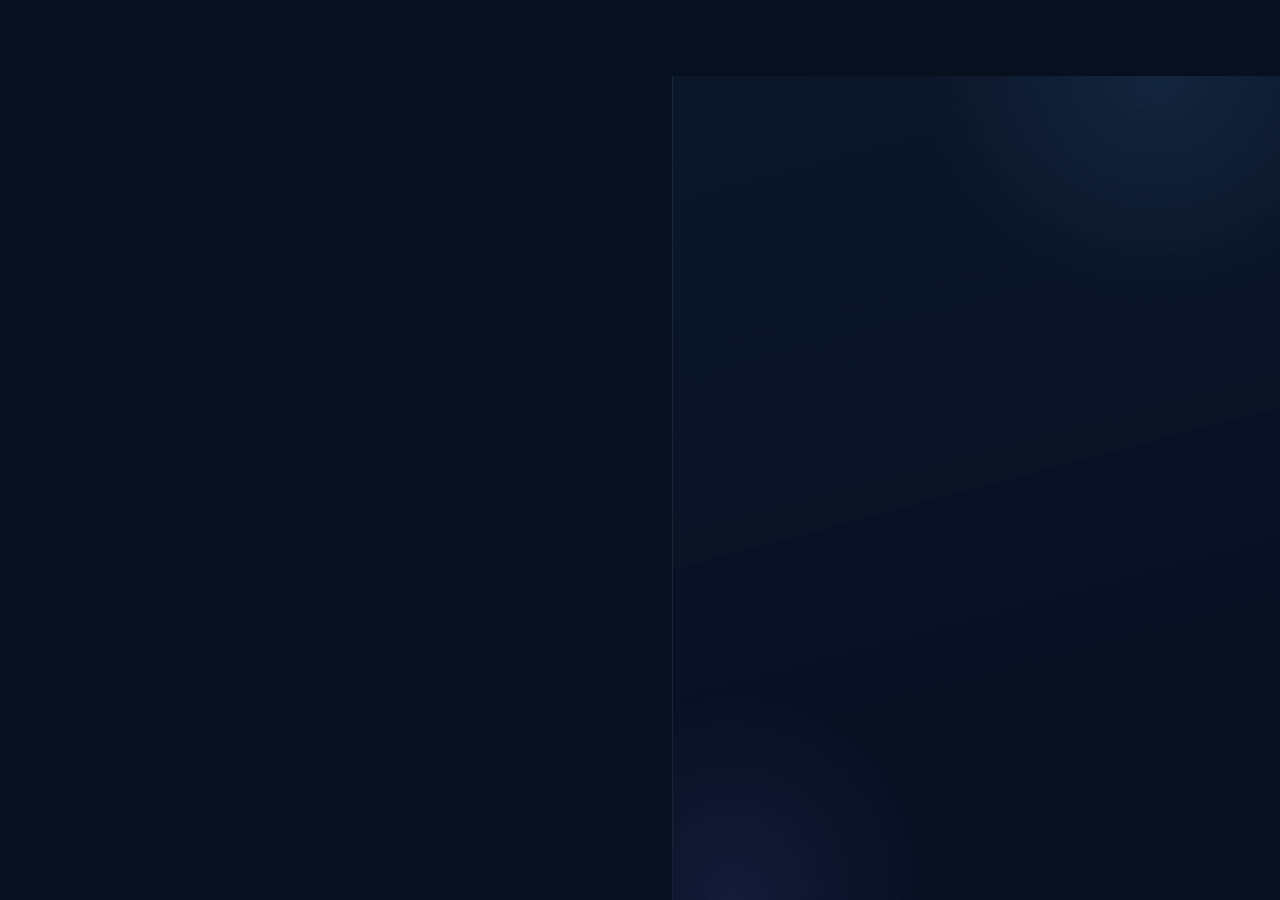
==== commit 3bc079dd: "上线健身之路并优化作品展示" ====
--- a/account.html
+++ b/account.html
@@ -1,8 +1,8 @@
-<!doctype html>
+﻿<!doctype html>
 <html lang="zh-CN">
   <head>
     <meta charset="utf-8" />
-    <meta name="viewport" content="width=device-width, initial-scale=1" />
+    <meta name="viewport" content="width=device-width, initial-scale=1, viewport-fit=cover" />
     <meta http-equiv="refresh" content="0; url=index.html" />
     <title>晓染 - 入口</title>
     <link rel="stylesheet" href="styles.css" />
--- a/styles.css
+++ b/styles.css
@@ -46,20 +46,23 @@
 html {
   scroll-behavior: smooth;
   overflow-x: clip;
+  scroll-padding-top: 120px;
   -webkit-text-size-adjust: 100%;
 }
 
 body {
   min-height: 100vh;
+  min-height: 100dvh;
   margin: 0;
   overflow-x: hidden;
   color: var(--text);
   font-family: var(--font-body);
   line-height: 1.68;
-  background:
-    linear-gradient(120deg, rgba(4, 9, 24, 0.88), rgba(24, 49, 75, 0.62)),
-    url("assets/site-bg-v3.jpg") center center / cover fixed no-repeat,
-    #07101f;
+  /* 默认底色；各页面用 body 类切换整页背景（不是拼接） */
+  background: #07101f;
+  /* 刘海屏安全区 */
+  padding-left: env(safe-area-inset-left, 0);
+  padding-right: env(safe-area-inset-right, 0);
 }
 
 body::before {
@@ -68,10 +71,30 @@
   inset: 0;
   z-index: -2;
   pointer-events: none;
-  background:
-    linear-gradient(120deg, rgba(107, 231, 255, 0.16), transparent 32%),
-    linear-gradient(260deg, rgba(138, 108, 255, 0.18), transparent 36%),
-    linear-gradient(12deg, transparent 42%, rgba(255, 139, 189, 0.1), transparent 72%);
+  /* 默认：海边白玫瑰（首页 / 私信 / 管理等） */
+  background-image:
+    linear-gradient(120deg, rgba(4, 10, 22, 0.62), rgba(18, 40, 62, 0.4)),
+    linear-gradient(120deg, rgba(107, 231, 255, 0.1), transparent 36%),
+    linear-gradient(260deg, rgba(138, 108, 255, 0.12), transparent 42%),
+    url("assets/site-bg-roses.jpg");
+  background-repeat: no-repeat;
+  background-size: auto, auto, auto, cover;
+  background-position: center;
+  background-attachment: fixed;
+}
+
+/* 技能 / 奖状 / 健身之路：整页换樱花背景 */
+body.has-skills-page::before,
+body.has-awards-page::before,
+body.has-fitness-page::before {
+  background-image:
+    linear-gradient(120deg, rgba(4, 10, 22, 0.58), rgba(24, 42, 68, 0.38)),
+    linear-gradient(200deg, rgba(255, 180, 210, 0.08), transparent 40%),
+    linear-gradient(120deg, rgba(107, 231, 255, 0.08), transparent 36%),
+    url("assets/site-bg-sakura.jpg");
+  background-size: auto, auto, auto, cover;
+  background-position: center;
+  background-attachment: fixed;
 }
 
 body::after {
@@ -80,11 +103,12 @@
   inset: 0;
   z-index: -1;
   pointer-events: none;
-  opacity: 0.25;
+  opacity: 0.22;
   background-image:
     linear-gradient(rgba(255, 255, 255, 0.045) 1px, transparent 1px),
     linear-gradient(90deg, rgba(255, 255, 255, 0.035) 1px, transparent 1px);
   background-size: 54px 54px;
+  -webkit-mask-image: linear-gradient(to bottom, #000, transparent 82%);
   mask-image: linear-gradient(to bottom, #000, transparent 82%);
 }
 
@@ -131,29 +155,330 @@
   line-height: 1.08;
 }
 
-.entry-page {
+/* ========== Entry / Login — 固定上一版，不参与全站玫瑰/樱花切换 ========== */
+body.entry-page {
   min-height: 100vh;
+  min-height: 100dvh;
+  overflow: hidden;
+  background: #07101f;
+}
+
+/* 关掉全局玫瑰/樱花层，登录页只保留左右分栏自身背景 */
+body.entry-page::before,
+body.entry-page::after {
+  display: none !important;
+  content: none !important;
+  background: none !important;
+}
+
+body.entry-page.entry-typing .entry-orbit {
+  animation-duration: 8s;
+  border-color: rgba(109, 231, 255, 0.7);
+}
+
+body.entry-page.entry-password-visible .entry-orbit {
+  border-style: solid;
+  border-color: rgba(255, 139, 189, 0.55);
+}
+
+.entry-split {
+  width: 100%;
+  min-height: 100vh;
+  min-height: 100dvh;
+  margin: 0;
+  display: grid;
+  grid-template-columns: minmax(0, 1.05fr) minmax(320px, 0.95fr);
+  overflow: hidden;
+}
+
+/* Left brand panel — 登录页保持独立，不跟全站页面背景切换 */
+.entry-hero {
+  position: relative;
+  display: flex;
+  flex-direction: column;
+  justify-content: space-between;
+  padding: clamp(28px, 4vw, 48px);
+  overflow: hidden;
+  color: var(--text);
   background:
-    linear-gradient(90deg, rgba(255, 255, 255, 0.08), rgba(3, 8, 18, 0.7)),
-    url("assets/site-bg-v3.jpg") center center / cover fixed no-repeat,
+    linear-gradient(145deg, rgba(8, 16, 36, 0.55), rgba(18, 36, 64, 0.72)),
+    linear-gradient(120deg, rgba(95, 179, 255, 0.18), transparent 42%),
+    linear-gradient(300deg, rgba(138, 108, 255, 0.22), transparent 48%),
+    url("assets/site-bg-roses.jpg") center center / cover no-repeat,
+    #0a1528;
+}
+
+.entry-hero-grid {
+  position: absolute;
+  inset: 0;
+  z-index: 0;
+  pointer-events: none;
+  opacity: 0.22;
+  background-image:
+    linear-gradient(rgba(255, 255, 255, 0.07) 1px, transparent 1px),
+    linear-gradient(90deg, rgba(255, 255, 255, 0.05) 1px, transparent 1px);
+  background-size: 28px 28px;
+  mask-image: radial-gradient(ellipse 80% 70% at 50% 45%, #000 20%, transparent 75%);
+}
+
+.entry-hero-glow {
+  position: absolute;
+  border-radius: 50%;
+  filter: blur(64px);
+  pointer-events: none;
+  z-index: 0;
+}
+
+.entry-hero-glow-a {
+  top: 12%;
+  right: 10%;
+  width: min(280px, 40vw);
+  height: min(280px, 40vw);
+  background: rgba(109, 231, 255, 0.28);
+}
+
+.entry-hero-glow-b {
+  bottom: 8%;
+  left: 6%;
+  width: min(360px, 48vw);
+  height: min(360px, 48vw);
+  background: rgba(138, 108, 255, 0.26);
+}
+
+.entry-hero-top,
+.entry-hero-stage,
+.entry-hero-foot {
+  position: relative;
+  z-index: 1;
+}
+
+.entry-brand {
+  display: inline-flex;
+  align-items: center;
+  gap: 12px;
+  font-weight: 800;
+  letter-spacing: 0.02em;
+  color: var(--text-strong);
+}
+
+.entry-brand-mark {
+  width: 36px;
+  height: 36px;
+  border-radius: 12px;
+  object-fit: cover;
+  border: 1px solid rgba(255, 255, 255, 0.28);
+  box-shadow: 0 8px 24px rgba(2, 12, 30, 0.35);
+  background: rgba(255, 255, 255, 0.08);
+}
+
+.entry-brand-mobile {
+  display: none;
+  justify-content: center;
+  margin-bottom: 28px;
+}
+
+.entry-hero-stage {
+  display: grid;
+  justify-items: center;
+  text-align: center;
+  gap: 10px;
+  padding: 24px 0;
+}
+
+.entry-avatar-wrap {
+  position: relative;
+  margin-bottom: 12px;
+}
+
+.entry-orbit {
+  position: absolute;
+  inset: -14px;
+  border-radius: 50%;
+  border: 1px dashed rgba(173, 220, 255, 0.45);
+  animation: entryOrbit 16s linear infinite;
+  pointer-events: none;
+}
+
+.entry-orbit::before {
+  content: "";
+  position: absolute;
+  top: 8%;
+  left: 50%;
+  width: 8px;
+  height: 8px;
+  border-radius: 50%;
+  background: var(--cyan);
+  box-shadow: 0 0 16px rgba(109, 231, 255, 0.9);
+  transform: translateX(-50%);
+}
+
+@keyframes entryOrbit {
+  to {
+    transform: rotate(360deg);
+  }
+}
+
+.entry-hero-kicker {
+  margin: 8px 0 0;
+  letter-spacing: 0.14em;
+}
+
+.entry-hero-title {
+  margin: 0;
+  color: transparent;
+  background: linear-gradient(100deg, #ffffff, #8cc8ff 48%, #9b78ff);
+  -webkit-background-clip: text;
+  background-clip: text;
+  filter: drop-shadow(0 16px 40px rgba(66, 160, 255, 0.25));
+  font-size: clamp(48px, 6vw, 88px);
+}
+
+.entry-hero-line {
+  max-width: 28ch;
+  margin: 0;
+  color: var(--muted);
+  font-size: 15px;
+  font-weight: 700;
+}
+
+.entry-hero-foot {
+  display: flex;
+  flex-wrap: wrap;
+  align-items: center;
+  gap: 8px 12px;
+  color: var(--dim);
+  font-size: 13px;
+  font-weight: 700;
+}
+
+.entry-hero-dot {
+  opacity: 0.55;
+}
+
+/* Right form panel */
+.entry-panel {
+  position: relative;
+  display: flex;
+  align-items: center;
+  justify-content: center;
+  padding: clamp(24px, 4vw, 48px);
+  background:
+    linear-gradient(165deg, rgba(12, 22, 42, 0.96), rgba(7, 16, 31, 0.98)),
     #07101f;
-}
-
+  border-left: 1px solid rgba(255, 255, 255, 0.08);
+}
+
+.entry-panel::before {
+  content: "";
+  position: absolute;
+  inset: 0;
+  pointer-events: none;
+  background:
+    radial-gradient(ellipse 70% 50% at 80% 0%, rgba(95, 179, 255, 0.1), transparent 55%),
+    radial-gradient(ellipse 60% 45% at 10% 100%, rgba(138, 108, 255, 0.1), transparent 55%);
+}
+
+.entry-panel-inner {
+  position: relative;
+  z-index: 1;
+  width: min(100%, 420px);
+}
+
+.entry-panel-head {
+  text-align: center;
+  margin-bottom: 28px;
+}
+
+.entry-panel-title {
+  margin: 0 0 8px;
+  font-size: clamp(28px, 4vw, 36px);
+  font-weight: 800;
+  letter-spacing: -0.02em;
+  color: var(--text-strong);
+}
+
+.entry-panel-sub {
+  margin: 0;
+  color: var(--muted);
+  font-size: 14px;
+  font-weight: 700;
+}
+
+.entry-submit {
+  width: 100%;
+  min-height: 50px;
+  margin-top: 4px;
+}
+
+.entry-divider {
+  display: flex;
+  align-items: center;
+  gap: 14px;
+  margin: 18px 0 14px;
+  color: var(--dim);
+  font-size: 12px;
+  font-weight: 800;
+  letter-spacing: 0.08em;
+}
+
+.entry-divider::before,
+.entry-divider::after {
+  content: "";
+  flex: 1;
+  height: 1px;
+  background: linear-gradient(90deg, transparent, rgba(255, 255, 255, 0.18), transparent);
+}
+
+.entry-status {
+  min-height: 1.4em;
+  margin-top: 14px;
+  text-align: center;
+}
+
+.password-field {
+  position: relative;
+}
+
+.password-field input {
+  padding-right: 48px;
+}
+
+.password-toggle {
+  position: absolute;
+  top: 50%;
+  right: 12px;
+  transform: translateY(-50%);
+  display: grid;
+  place-items: center;
+  width: 36px;
+  height: 36px;
+  padding: 0;
+  border: 0;
+  border-radius: 10px;
+  background: transparent;
+  color: #5b6b85;
+  cursor: pointer;
+  transition: color 160ms ease, background 160ms ease;
+}
+
+.password-toggle:hover {
+  color: #101827;
+  background: rgba(16, 24, 39, 0.08);
+}
+
+.password-toggle:focus-visible {
+  outline: 2px solid rgba(95, 179, 255, 0.55);
+  outline-offset: 2px;
+}
+
+/* Legacy aliases kept for any residual selectors */
 .entry-shell {
-  width: min(1520px, calc(100% - 48px));
+  width: 100%;
   min-height: 100vh;
-  margin: 0 auto;
-  display: grid;
-  place-items: center;
-  padding: 40px 0;
 }
 
 .entry-stage {
-  width: 100%;
-  display: grid;
-  grid-template-columns: minmax(280px, 0.92fr) minmax(320px, 0.72fr);
-  gap: clamp(20px, 4vw, 46px);
-  align-items: stretch;
+  display: contents;
 }
 
 .glass-panel {
@@ -232,16 +557,38 @@
   --reveal-duration: 880ms;
 }
 
-body.has-entry-page .entry-art {
-  --reveal-transform: translateX(-28px) scale(0.98);
-  --reveal-filter: blur(7px);
-  --reveal-duration: 900ms;
-}
-
-body.has-entry-page .entry-form {
-  --reveal-transform: translateX(28px) scale(0.98);
-  --reveal-filter: blur(7px);
-  --reveal-duration: 900ms;
+body.has-entry-page .entry-hero {
+  animation: entrySlideInLeft 900ms cubic-bezier(0.18, 0.9, 0.2, 1) both;
+}
+
+body.has-entry-page .entry-panel-inner {
+  animation: entrySlideInRight 900ms cubic-bezier(0.18, 0.9, 0.2, 1) 110ms both;
+}
+
+@keyframes entrySlideInLeft {
+  from {
+    opacity: 0;
+    transform: translateX(-28px) scale(0.98);
+    filter: blur(7px);
+  }
+  to {
+    opacity: 1;
+    transform: none;
+    filter: none;
+  }
+}
+
+@keyframes entrySlideInRight {
+  from {
+    opacity: 0;
+    transform: translateX(28px) scale(0.98);
+    filter: blur(7px);
+  }
+  to {
+    opacity: 1;
+    transform: none;
+    filter: none;
+  }
 }
 
 .school-page .school-title {
@@ -260,31 +607,8 @@
   --reveal-duration: 880ms;
 }
 
-body.has-skills-page .section-heading,
-body.has-awards-page .section-heading {
-  --reveal-transform: translateY(20px) scaleX(0.985);
-  --reveal-filter: blur(6px);
-  --reveal-duration: 820ms;
-}
-
-body.has-skills-page .showcase-card,
-body.has-awards-page .showcase-card,
-body.has-skills-page .placeholder-card,
-body.has-awards-page .placeholder-card {
-  --reveal-transform: translateY(34px) scale(0.972);
-  --reveal-filter: blur(5px);
-  --reveal-duration: 860ms;
-}
-
-body.has-skills-page .showcase-card:nth-child(3n + 2),
-body.has-awards-page .showcase-card:nth-child(3n + 2) {
-  --reveal-transform: translateY(44px) translateX(10px) scale(0.972);
-}
-
-body.has-skills-page .showcase-card:nth-child(3n),
-body.has-awards-page .showcase-card:nth-child(3n) {
-  --reveal-transform: translateY(28px) translateX(-10px) scale(0.978);
-}
+/* Gallery enter animations powered by AOS (assets/vendor/aos)
+   https://github.com/michalsnik/aos — skills: fade/zoom · awards: flip/slide */
 
 body.has-message-layout .section-heading {
   --reveal-transform: translateY(18px);
@@ -312,43 +636,6 @@
 
 body.has-admin-page .admin-card:nth-child(even) {
   --reveal-transform: translateX(22px) scale(0.985);
-}
-
-.entry-art {
-  min-height: 660px;
-  display: grid;
-  align-content: center;
-  justify-items: center;
-  padding: clamp(28px, 6vw, 70px);
-  text-align: center;
-}
-
-.entry-art::after {
-  content: "";
-  position: absolute;
-  inset: 18px;
-  z-index: 0;
-  border: 1px solid rgba(255, 255, 255, 0.12);
-  border-radius: 10px;
-  background:
-    linear-gradient(120deg, rgba(255, 255, 255, 0.11), transparent 32%),
-    linear-gradient(300deg, rgba(109, 231, 255, 0.13), transparent 42%);
-  clip-path: polygon(0 0, 72% 0, 100% 30%, 100% 100%, 28% 100%, 0 70%);
-  mix-blend-mode: screen;
-  opacity: 0.62;
-}
-
-.entry-art > * {
-  position: relative;
-  z-index: 1;
-}
-
-.entry-art h1 {
-  color: transparent;
-  background: linear-gradient(100deg, #ffffff, #8cc8ff 48%, #9b78ff);
-  -webkit-background-clip: text;
-  background-clip: text;
-  filter: drop-shadow(0 16px 40px rgba(66, 160, 255, 0.25));
 }
 
 .entry-line,
@@ -374,27 +661,6 @@
   height: 100%;
   border-radius: inherit;
   object-fit: cover;
-}
-
-.entry-form {
-  align-self: center;
-  padding: clamp(28px, 4vw, 56px);
-}
-
-.entry-form h2 {
-  margin-bottom: 24px;
-  font-size: clamp(34px, 5vw, 64px);
-}
-
-.entry-mark {
-  width: 52px;
-  height: 52px;
-  margin-bottom: 26px;
-  display: grid;
-  place-items: center;
-  border-radius: 50%;
-  color: #07101f;
-  background: #fff;
 }
 
 .site-header {
@@ -475,10 +741,12 @@
 main {
   width: min(1280px, calc(100% - 40px));
   margin: 0 auto;
+  padding-top: clamp(34px, 6vw, 76px);
 }
 
 .home-main {
   width: min(1280px, calc(100% - 40px));
+  padding-top: 0;
 }
 
 .hero-grid {
@@ -598,6 +866,15 @@
   transform: translateY(-2px);
 }
 
+a:focus-visible,
+button:focus-visible,
+input:focus-visible,
+textarea:focus-visible,
+.tab:focus-visible {
+  outline: 3px solid rgba(109, 231, 255, 0.68);
+  outline-offset: 3px;
+}
+
 .primary {
   color: #051020;
   background: linear-gradient(135deg, #ffffff, #bfe4ff);
@@ -612,7 +889,7 @@
 
 .guest-button {
   width: 100%;
-  margin-top: 12px;
+  min-height: 48px;
 }
 
 .stats-panel {
@@ -654,6 +931,12 @@
   display: grid;
   grid-template-columns: repeat(2, minmax(0, 1fr));
   gap: 22px;
+}
+
+/* 首页红框位置：学校/奖状下方整行「我的健身之路」 */
+.feature-strip .feature-card-wide {
+  grid-column: 1 / -1;
+  min-height: 140px;
 }
 
 .feature-card {
@@ -762,30 +1045,634 @@
   font-size: 18px;
 }
 
-#skills .section-heading,
-#awards .section-heading {
+/* ========== Gallery pages: skills bento + awards archive ========== */
+.gallery-section {
+  padding-top: clamp(28px, 5vw, 56px);
+}
+
+.gallery-head {
+  display: flex;
+  align-items: flex-end;
+  justify-content: space-between;
+  gap: clamp(16px, 3vw, 32px);
+  margin-bottom: clamp(22px, 3.5vw, 34px);
+  flex-wrap: wrap;
+}
+
+.gallery-head-copy {
+  min-width: min(100%, 280px);
+  flex: 1 1 320px;
+}
+
+.gallery-kicker {
+  margin: 0 0 10px;
+  letter-spacing: 0.16em;
+  color: var(--cyan);
+  font-weight: 800;
+}
+
+.gallery-head h1 {
+  margin: 0 0 10px;
+  font-size: clamp(40px, 6.5vw, 72px);
+  line-height: 1.05;
+  color: transparent;
+  background: linear-gradient(100deg, #ffffff 10%, #8cc8ff 55%, #b39bff);
+  -webkit-background-clip: text;
+  background-clip: text;
+}
+
+.gallery-lead {
+  margin: 0;
+  max-width: 36ch;
+  color: var(--muted);
+  font-size: clamp(14px, 1.6vw, 16px);
+  font-weight: 700;
+}
+
+.gallery-head-meta {
+  display: grid;
+  grid-template-columns: 1fr 1fr;
+  gap: 0;
+  min-width: min(100%, 220px);
+  overflow: hidden;
+  padding: 0;
+}
+
+.gallery-head-meta > div {
+  display: grid;
+  gap: 4px;
+  padding: 16px 20px;
+  text-align: center;
+}
+
+.gallery-head-meta > div:first-child {
+  border-right: 1px solid rgba(255, 255, 255, 0.12);
+}
+
+.gallery-head-meta strong {
+  color: var(--text-strong);
+  font-size: clamp(22px, 2.4vw, 28px);
+  font-weight: 900;
+  letter-spacing: 0.04em;
+}
+
+.gallery-head-meta span {
+  color: var(--dim);
+  font-size: 12px;
+  font-weight: 800;
+  letter-spacing: 0.08em;
+  text-transform: uppercase;
+}
+
+/* ========== Skills: magazine feature + masonry (no image crop) ========== */
+.skill-feature {
+  display: grid;
+  grid-template-columns: minmax(0, 1.15fr) minmax(240px, 0.72fr);
+  gap: 0;
+  overflow: hidden;
+  margin-bottom: clamp(16px, 2.2vw, 22px);
+  transition: transform 220ms ease, box-shadow 220ms ease;
+}
+
+.skill-feature:hover {
+  transform: translateY(-3px);
+  box-shadow:
+    0 28px 70px rgba(2, 12, 30, 0.48),
+    0 0 0 1px rgba(172, 217, 255, 0.2);
+}
+
+.skill-feature-frame {
+  display: grid;
+  place-items: center;
+  min-height: 0;
+  padding: clamp(14px, 2.2vw, 22px);
+  background:
+    radial-gradient(circle at 20% 15%, rgba(109, 231, 255, 0.12), transparent 48%),
+    rgba(6, 12, 26, 0.55);
+  border-right: 1px solid rgba(255, 255, 255, 0.1);
+}
+
+.skill-feature-frame img {
+  width: 100%;
+  height: auto;
+  max-height: min(68vh, 720px);
+  object-fit: contain;
+  object-position: center;
+  border-radius: 10px;
+  box-shadow: 0 18px 50px rgba(0, 0, 0, 0.35);
+  transition: transform 480ms cubic-bezier(0.18, 0.9, 0.2, 1);
+}
+
+.skill-feature:hover .skill-feature-frame img {
+  transform: scale(1.015);
+}
+
+.skill-feature-copy {
+  display: grid;
+  align-content: center;
+  gap: 12px;
+  padding: clamp(22px, 3.5vw, 40px);
+  background:
+    linear-gradient(165deg, rgba(255, 255, 255, 0.08), transparent 55%),
+    rgba(10, 18, 34, 0.4);
+}
+
+.skill-feature-copy h2 {
+  margin: 0;
+  font-size: clamp(28px, 3.4vw, 42px);
+  line-height: 1.12;
+}
+
+.skill-feature-copy p {
+  margin: 0;
+  color: var(--muted);
+  font-weight: 700;
+  font-size: 15px;
+  line-height: 1.55;
+  max-width: 28ch;
+}
+
+/* CSS columns masonry: each poster keeps native aspect ratio */
+.skills-masonry {
+  column-count: 3;
+  column-gap: clamp(12px, 1.8vw, 18px);
+}
+
+.poster-card {
+  break-inside: avoid;
+  -webkit-column-break-inside: avoid;
+  page-break-inside: avoid;
+  display: flex;
+  flex-direction: column;
+  margin: 0 0 clamp(12px, 1.8vw, 18px);
+  overflow: hidden;
+  background: rgba(8, 16, 32, 0.42);
+  transition: transform 220ms cubic-bezier(0.18, 0.9, 0.2, 1), box-shadow 220ms ease;
+}
+
+.poster-card.glass-panel::before {
+  opacity: 0.08;
+  animation-duration: 14s;
+}
+
+.poster-frame {
+  display: block;
+  width: 100%;
+  background: rgba(255, 255, 255, 0.04);
+  border-bottom: 1px solid rgba(255, 255, 255, 0.1);
+  overflow: hidden;
+}
+
+.poster-frame img {
+  display: block;
+  width: 100%;
+  height: auto;
+  object-fit: contain;
+  vertical-align: middle;
+  transition: transform 480ms cubic-bezier(0.18, 0.9, 0.2, 1);
+}
+
+.poster-caption {
+  display: grid;
+  gap: 6px;
+  padding: 14px 16px 16px;
+}
+
+.poster-caption .tag {
+  margin-bottom: 2px;
+}
+
+.poster-caption h2 {
+  margin: 0;
+  font-size: clamp(17px, 1.5vw, 20px);
+  font-weight: 900;
+  line-height: 1.25;
+  color: var(--text-strong);
+}
+
+.poster-caption p {
+  margin: 0;
+  color: var(--muted);
+  font-size: 13px;
+  font-weight: 700;
+  line-height: 1.4;
+}
+
+.poster-card:hover {
+  transform: translateY(-5px);
+  box-shadow:
+    0 26px 64px rgba(2, 12, 30, 0.5),
+    0 0 0 1px rgba(172, 217, 255, 0.22);
+}
+
+.poster-card:hover .poster-frame img {
+  transform: scale(1.03);
+}
+
+.poster-add {
+  min-height: 180px;
+  margin-bottom: clamp(12px, 1.8vw, 18px);
+}
+
+/* Gallery upload slots */
+.gallery-upload-slot {
+  cursor: default;
+  position: relative;
+}
+
+.gallery-upload-slot.is-uploadable {
+  cursor: pointer;
+}
+
+.gallery-upload-slot.is-uploadable:hover {
+  transform: translateY(-4px);
+  box-shadow:
+    0 22px 56px rgba(2, 12, 30, 0.45),
+    0 0 0 1px rgba(109, 231, 255, 0.28);
+}
+
+.gallery-upload-slot.is-uploading {
+  opacity: 0.72;
+  pointer-events: none;
+}
+
+.gallery-upload-slot:not(.is-uploadable) em {
+  color: var(--dim);
+}
+
+.gallery-delete {
+  margin-top: 8px;
+  width: fit-content;
+  min-height: 34px;
+  padding: 6px 12px;
+  border: 1px solid rgba(255, 139, 189, 0.35);
+  border-radius: 999px;
+  background: rgba(255, 80, 120, 0.12);
+  color: #ffd0de;
+  font: inherit;
+  font-size: 12px;
+  font-weight: 800;
+  cursor: pointer;
+}
+
+.gallery-delete:hover {
+  background: rgba(255, 80, 120, 0.22);
+}
+
+.admin-gallery-note {
+  margin: 0 0 16px;
+  font-size: 14px !important;
+  min-height: auto !important;
+  border: 0 !important;
+  padding: 0 !important;
+  background: none !important;
+  box-shadow: none !important;
+  color: var(--muted) !important;
+  font-family: inherit !important;
+  line-height: 1.55 !important;
+}
+
+.admin-gallery-note code {
+  color: var(--cyan);
+  font-size: 12px;
+}
+
+.admin-upload-grid {
+  display: grid;
+  grid-template-columns: repeat(2, minmax(0, 1fr));
+  gap: 14px;
+  margin-bottom: 18px;
+}
+
+.admin-upload-card {
+  display: grid;
+  gap: 8px;
+  padding: 20px 18px;
+  cursor: pointer;
+  transition: transform 180ms ease, box-shadow 180ms ease;
+}
+
+.admin-upload-card strong {
+  font-size: 18px;
+}
+
+.admin-upload-card em {
+  font-style: normal;
+  color: var(--dim);
+  font-size: 13px;
+  font-weight: 700;
+}
+
+.admin-list .admin-gallery-item,
+.admin-gallery-item {
+  display: grid;
+  grid-template-columns: 64px minmax(0, 1fr) auto;
+  gap: 12px;
+  align-items: center;
+}
+
+.admin-gallery-item img {
+  width: 64px;
+  height: 64px;
+  object-fit: cover;
+  border-radius: 10px;
+  border: 1px solid rgba(255, 255, 255, 0.12);
+}
+
+@media (max-width: 720px) {
+  .admin-upload-grid {
+    grid-template-columns: 1fr;
+  }
+}
+
+/* ========== Fitness Journey v16: vertical curved-arrow story ========== */
+.fitness-timeline {
+  position: relative;
   grid-template-columns: minmax(0, 1fr);
-  align-items: center;
-}
-
-#skills .section-note,
-#awards .section-note {
+  gap: clamp(66px, 7vw, 82px);
+  width: 100%;
+  max-width: 760px;
+  margin: 0 auto;
+  overflow: visible;
+}
+
+.fitness-node {
+  width: min(82%, 600px);
+}
+
+.fitness-node:nth-child(odd) {
+  justify-self: start;
+}
+
+.fitness-node:nth-child(even) {
+  justify-self: end;
+}
+
+.fitness-node:not(:last-child)::after {
+  content: "";
+  position: absolute;
+  z-index: 2;
+  right: 5%;
+  bottom: clamp(-72px, -6.2vw, -62px);
+  width: clamp(86px, 9vw, 112px);
+  aspect-ratio: 5 / 3;
+  pointer-events: none;
+  background: url("assets/fitness-arrow.svg") center / contain no-repeat;
+  opacity: 0.9;
+  filter: drop-shadow(0 0 10px rgba(109, 231, 255, 0.24));
+  animation: fitnessArrowDrift 2.8s ease-in-out infinite;
+}
+
+.fitness-node:nth-child(even):not(:last-child)::after {
+  right: auto;
+  left: 5%;
+  transform: scaleX(-1);
+  animation-name: fitnessArrowDriftReverse;
+}
+
+.fitness-card {
+  isolation: isolate;
+}
+
+@keyframes fitnessArrowDrift {
+  0%, 100% { transform: translateY(0); opacity: 0.72; }
+  50% { transform: translateY(4px); opacity: 1; }
+}
+
+@keyframes fitnessArrowDriftReverse {
+  0%, 100% { transform: scaleX(-1) translateY(0); opacity: 0.72; }
+  50% { transform: scaleX(-1) translateY(4px); opacity: 1; }
+}
+
+@media (max-width: 720px) {
+  .fitness-timeline {
+    gap: 62px;
+  }
+
+  .fitness-node,
+  .fitness-node:nth-child(odd),
+  .fitness-node:nth-child(even) {
+    width: 100%;
+    justify-self: stretch;
+  }
+
+  .fitness-node:not(:last-child)::after,
+  .fitness-node:nth-child(even):not(:last-child)::after {
+    right: calc(50% - 43px);
+    bottom: -58px;
+    left: auto;
+    width: 86px;
+  }
+}
+
+@media (prefers-reduced-motion: reduce) {
+  .fitness-node:not(:last-child)::after {
+    animation: none;
+  }
+}
+
+/* Awards: archive wall (different from skills) */
+.awards-layout {
+  display: grid;
+  gap: clamp(16px, 2.2vw, 22px);
+}
+
+.award-hero {
+  display: grid;
+  grid-template-columns: minmax(0, 1.35fr) minmax(240px, 0.72fr);
+  gap: 0;
+  overflow: hidden;
+  min-height: 320px;
+  transition: transform 220ms ease, box-shadow 220ms ease;
+}
+
+.award-hero.glass-panel::before,
+.award-tile.glass-panel::before {
+  opacity: 0.1;
+}
+
+.award-hero:hover {
+  transform: translateY(-3px);
+  box-shadow:
+    0 28px 70px rgba(2, 12, 30, 0.48),
+    0 0 0 1px rgba(172, 217, 255, 0.2);
+}
+
+.award-hero-media {
+  position: relative;
+  min-height: 280px;
+  background:
+    radial-gradient(circle at 30% 20%, rgba(109, 231, 255, 0.12), transparent 50%),
+    rgba(255, 255, 255, 0.06);
+}
+
+.award-hero-media img {
+  width: 100%;
+  height: 100%;
+  max-height: min(70vh, 640px);
+  object-fit: contain;
+  object-position: center;
+  padding: clamp(16px, 3vw, 28px);
+}
+
+.award-hero-copy {
+  display: grid;
+  align-content: center;
+  gap: 12px;
+  padding: clamp(22px, 3.5vw, 36px);
+  border-left: 1px solid rgba(255, 255, 255, 0.1);
+  background:
+    linear-gradient(160deg, rgba(255, 255, 255, 0.08), transparent 55%),
+    rgba(12, 22, 40, 0.35);
+}
+
+.award-hero-copy h2 {
+  margin: 0;
+  font-size: clamp(28px, 3.4vw, 40px);
+  line-height: 1.12;
+}
+
+.award-hero-copy > p {
+  margin: 0;
+  color: var(--muted);
+  font-weight: 700;
+  font-size: 15px;
+}
+
+.award-hero-meta {
+  list-style: none;
+  margin: 10px 0 0;
+  padding: 0;
+  display: grid;
+  gap: 10px;
+}
+
+.award-hero-meta li {
   display: flex;
   align-items: center;
-  min-height: 132px;
-  border-left: 1px solid rgba(109, 231, 255, 0.36);
-  border-radius: 10px;
-  padding: clamp(16px, 2.3vw, 28px);
-  color: rgba(247, 251, 255, 0.92);
+  justify-content: space-between;
+  gap: 12px;
+  padding: 10px 14px;
+  border-radius: 12px;
+  border: 1px solid rgba(255, 255, 255, 0.12);
+  background: rgba(255, 255, 255, 0.06);
+}
+
+.award-hero-meta span {
+  color: var(--dim);
+  font-size: 12px;
+  font-weight: 800;
+  letter-spacing: 0.06em;
+}
+
+.award-hero-meta strong {
+  color: var(--text-strong);
+  font-size: 14px;
+  font-weight: 900;
+}
+
+.awards-wall {
+  display: grid;
+  grid-template-columns: repeat(3, minmax(0, 1fr));
+  gap: clamp(12px, 1.8vw, 18px);
+}
+
+.award-tile {
+  display: flex;
+  flex-direction: column;
+  overflow: hidden;
+  min-height: 0;
+  transition: transform 220ms ease, box-shadow 220ms ease;
+}
+
+.award-tile:hover {
+  transform: translateY(-4px);
+  box-shadow:
+    0 24px 60px rgba(2, 12, 30, 0.45),
+    0 0 0 1px rgba(172, 217, 255, 0.18);
+}
+
+.award-tile-media {
+  position: relative;
+  aspect-ratio: 4 / 3;
+  display: grid;
+  place-items: center;
   background:
-    linear-gradient(115deg, rgba(109, 231, 255, 0.13), rgba(255, 255, 255, 0.055)),
-    rgba(255, 255, 255, 0.045);
-  box-shadow: inset 0 1px 0 rgba(255, 255, 255, 0.12);
-  font-family: "白无常可可体", "Bai Wu Chang Ke Ke", "Microsoft YaHei UI", "PingFang SC", sans-serif;
-  font-size: clamp(32px, 3.2vw, 52px);
-  line-height: 1.32;
-}
-
+    radial-gradient(circle at 50% 20%, rgba(109, 231, 255, 0.08), transparent 55%),
+    rgba(255, 255, 255, 0.07);
+  border-bottom: 1px solid rgba(255, 255, 255, 0.1);
+  overflow: hidden;
+  padding: 10px;
+}
+
+.award-tile-media img {
+  width: 100%;
+  height: 100%;
+  object-fit: contain;
+  object-position: center;
+  transition: transform 420ms ease;
+}
+
+.award-tile:hover .award-tile-media img {
+  transform: scale(1.05);
+}
+
+.award-tile-body {
+  padding: 14px 16px 16px;
+  display: grid;
+  gap: 6px;
+}
+
+.award-tile-body h2 {
+  margin: 0;
+  font-size: 18px;
+  font-weight: 900;
+  line-height: 1.25;
+}
+
+.award-tile-add {
+  min-height: 220px;
+}
+
+/* Shared placeholder (skills + awards) */
+.placeholder-card {
+  min-height: 220px;
+  display: grid;
+  place-items: center;
+  align-content: center;
+  gap: 8px;
+  color: var(--dim);
+  text-align: center;
+  padding: 24px;
+  transition: transform 180ms ease, box-shadow 180ms ease;
+}
+
+.placeholder-card span {
+  width: 64px;
+  height: 64px;
+  display: grid;
+  place-items: center;
+  border: 1px solid var(--line);
+  border-radius: 999px;
+  color: var(--text-strong);
+  font-size: 36px;
+  background: rgba(255, 255, 255, 0.06);
+  box-shadow: 0 0 28px rgba(109, 231, 255, 0.12);
+}
+
+.placeholder-card strong {
+  color: var(--text-strong);
+  font-size: 16px;
+}
+
+.placeholder-card em {
+  font-style: normal;
+  font-size: 12px;
+  font-weight: 700;
+  color: var(--dim);
+}
+
+/* Legacy card-grid kept for any residual pages */
 .card-grid {
   display: grid;
   grid-template-columns: repeat(3, minmax(0, 1fr));
@@ -806,80 +1693,13 @@
   border-bottom: 1px solid rgba(255, 255, 255, 0.12);
 }
 
-.showcase-card div,
-.award-card h2 {
+.showcase-card div {
   padding: 18px;
 }
 
-.showcase-card h2,
-.award-card h2 {
+.showcase-card h2 {
   margin: 8px 0 0;
   font-size: 24px;
-}
-
-#skills .skills-grid {
-  align-items: start;
-}
-
-#skills .skill-card {
-  min-height: auto;
-}
-
-#skills .skill-card img {
-  width: 100%;
-  height: auto;
-  aspect-ratio: auto;
-  object-fit: contain;
-  background: rgba(255, 255, 255, 0.08);
-}
-
-#skills .skill-card-wide {
-  grid-column: span 2;
-}
-
-#skills .skill-card-wide img {
-  width: 100%;
-}
-
-#skills .placeholder-card {
-  min-height: 300px;
-}
-
-.award-media {
-  contain: paint;
-  display: grid;
-  place-items: center;
-  aspect-ratio: 1.06;
-  background: rgba(255, 255, 255, 0.09);
-  border-bottom: 1px solid rgba(255, 255, 255, 0.12);
-}
-
-.award-media img {
-  width: 100%;
-  height: 100%;
-  object-fit: cover;
-}
-
-.placeholder-card {
-  min-height: 340px;
-  display: grid;
-  place-items: center;
-  align-content: center;
-  gap: 12px;
-  color: var(--dim);
-  text-align: center;
-  transition: transform 180ms ease, box-shadow 180ms ease;
-}
-
-.placeholder-card span {
-  width: 70px;
-  height: 70px;
-  display: grid;
-  place-items: center;
-  border: 1px solid var(--line);
-  border-radius: 999px;
-  color: var(--text-strong);
-  font-size: 42px;
 }
 
 .school-grid {
@@ -930,6 +1750,7 @@
 
 .school-page {
   min-height: 100vh;
+  /* 学校页：只用校园图 */
   background:
     linear-gradient(90deg, rgba(3, 8, 18, 0.94) 0%, rgba(10, 24, 42, 0.78) 38%, rgba(20, 31, 48, 0.42) 74%, rgba(20, 31, 48, 0.66) 100%),
     url("assets/school-campus-bg.jpg") center center / cover fixed no-repeat,
@@ -937,10 +1758,8 @@
 }
 
 .school-page::before {
-  z-index: 0;
-  background:
-    linear-gradient(90deg, rgba(3, 8, 18, 0.72), transparent 48%),
-    linear-gradient(180deg, rgba(7, 16, 31, 0.04), rgba(7, 16, 31, 0.44));
+  /* 关掉全局玫瑰/樱花层，学校只用 body 上的校园背景 */
+  display: none;
 }
 
 .school-page .site-header,
@@ -1245,6 +2064,12 @@
   background: rgba(255, 255, 255, 0.08);
 }
 
+.gate a {
+  color: var(--text-strong);
+  text-decoration-color: rgba(109, 231, 255, 0.72);
+  text-underline-offset: 4px;
+}
+
 .message-layout {
   display: grid;
   grid-template-columns: minmax(280px, 0.76fr) minmax(0, 1fr);
@@ -1439,10 +2264,79 @@
     transform: none;
     filter: none;
   }
+
+  [data-aos] {
+    opacity: 1 !important;
+    transform: none !important;
+    transition: none !important;
+  }
 }
 
 @media (max-width: 1060px) {
-  .entry-stage,
+  .entry-split {
+    grid-template-columns: 1fr;
+    min-height: auto;
+    overflow: visible;
+  }
+
+  body.entry-page {
+    overflow: auto;
+    overflow-x: hidden;
+  }
+
+  .entry-hero {
+    min-height: min(38vh, 320px);
+    padding: 22px 22px 28px;
+    /* 平板/手机顶部：玫瑰图完整可见 */
+    background:
+      linear-gradient(180deg, rgba(8, 16, 36, 0.35) 0%, rgba(8, 16, 36, 0.72) 100%),
+      linear-gradient(120deg, rgba(95, 179, 255, 0.12), transparent 50%),
+      url("assets/site-bg-roses.jpg") center 30% / cover no-repeat,
+      #0a1528;
+  }
+
+  .entry-hero-stage {
+    padding: 8px 0 4px;
+  }
+
+  .entry-hero-title {
+    font-size: clamp(40px, 12vw, 56px);
+  }
+
+  .entry-avatar,
+  .entry-avatar-wrap .entry-avatar {
+    width: min(120px, 28vw);
+  }
+
+  .entry-panel {
+    border-left: 0;
+    border-top: 1px solid rgba(255, 255, 255, 0.08);
+    padding: 28px 22px max(40px, env(safe-area-inset-bottom, 0px));
+    align-items: flex-start;
+    min-height: auto;
+  }
+
+  .entry-panel-inner {
+    width: 100%;
+    max-width: 420px;
+    margin: 0 auto;
+  }
+
+  .entry-brand-mobile {
+    display: inline-flex;
+  }
+
+  .entry-submit,
+  .guest-button,
+  .account-form .button {
+    min-height: 48px;
+  }
+
+  .password-toggle {
+    width: 44px;
+    height: 44px;
+  }
+
   .hero-grid,
   .school-grid,
   .message-layout,
@@ -1452,6 +2346,41 @@
     grid-template-columns: 1fr;
   }
 
+  /* Tablet: magazine + awards */
+  .skill-feature {
+    grid-template-columns: 1fr;
+  }
+
+  .skill-feature-frame {
+    border-right: 0;
+    border-bottom: 1px solid rgba(255, 255, 255, 0.1);
+  }
+
+  .skill-feature-frame img {
+    max-height: min(52vh, 520px);
+  }
+
+  .skills-masonry {
+    column-count: 2;
+  }
+
+  .award-hero {
+    grid-template-columns: 1fr;
+  }
+
+  .award-hero-copy {
+    border-left: 0;
+    border-top: 1px solid rgba(255, 255, 255, 0.1);
+  }
+
+  .award-hero-media {
+    min-height: 240px;
+  }
+
+  .awards-wall {
+    grid-template-columns: repeat(2, minmax(0, 1fr));
+  }
+
   .admin-card-wide {
     grid-column: auto;
   }
@@ -1462,7 +2391,15 @@
     grid-row: auto;
   }
 
-  .feature-strip,
+  .feature-strip {
+    grid-template-columns: 1fr;
+  }
+
+  .feature-strip .feature-card-wide {
+    grid-column: 1 / -1;
+    min-height: 120px;
+  }
+
   .card-grid {
     grid-template-columns: repeat(2, minmax(0, 1fr));
   }
@@ -1483,37 +2420,90 @@
 
 @media (max-width: 720px) {
   body {
+    background: #07101f;
+  }
+
+  body::before {
+    /* iOS 上 fixed 背景易失效/卡顿，改 scroll + 略加深遮罩保证字可读 */
+    background-attachment: scroll;
+    background-size: auto, auto, auto, cover;
+    background-position: center top;
+    background-image:
+      linear-gradient(180deg, rgba(4, 10, 22, 0.72) 0%, rgba(7, 16, 31, 0.58) 45%, rgba(7, 16, 31, 0.78) 100%),
+      linear-gradient(120deg, rgba(107, 231, 255, 0.08), transparent 40%),
+      linear-gradient(260deg, rgba(138, 108, 255, 0.1), transparent 45%),
+      url("assets/site-bg-roses.jpg");
+  }
+
+  body.has-skills-page::before,
+  body.has-awards-page::before {
+    background-attachment: scroll;
+    background-position: center top;
+    background-image:
+      linear-gradient(180deg, rgba(4, 10, 22, 0.7) 0%, rgba(12, 22, 40, 0.55) 45%, rgba(7, 16, 31, 0.8) 100%),
+      linear-gradient(200deg, rgba(255, 180, 210, 0.08), transparent 42%),
+      linear-gradient(120deg, rgba(107, 231, 255, 0.06), transparent 40%),
+      url("assets/site-bg-sakura.jpg");
+  }
+
+  body.entry-page {
+    background: #07101f;
+  }
+
+  body.entry-page::before,
+  body.entry-page::after {
+    display: none !important;
+  }
+
+  .school-page {
     background:
-      linear-gradient(180deg, rgba(6, 12, 28, 0.72), rgba(7, 16, 31, 0.9)),
-      url("assets/site-bg-mobile-v3.jpg") center top / cover fixed no-repeat,
+      linear-gradient(180deg, rgba(3, 8, 18, 0.78) 0%, rgba(7, 16, 31, 0.82) 38%, rgba(7, 16, 31, 0.94) 100%),
+      url("assets/school-campus-bg-mobile.jpg") center top / cover scroll no-repeat,
       #07101f;
+  }
+
+  .school-page::before {
+    display: none;
   }
 
   main,
   .home-main,
-  .entry-shell {
-    width: calc(100% - 28px);
-  }
-
-  .entry-stage,
+  .section {
+    width: calc(100% - 24px);
+    max-width: 100%;
+    box-sizing: border-box;
+  }
+
+  .gallery-section {
+    padding-top: 18px;
+    padding-bottom: max(28px, env(safe-area-inset-bottom, 0px));
+  }
+
+  .entry-split {
+    width: 100%;
+  }
+
   .card-grid,
   .feature-strip,
   .stats-panel {
     grid-template-columns: 1fr;
   }
 
-  .entry-art {
-    min-height: auto;
-    padding: 30px 22px;
+  .feature-strip .feature-card-wide {
+    grid-column: 1 / -1;
   }
 
   .site-header {
-    top: 10px;
-    width: calc(100% - 20px);
+    top: max(8px, env(safe-area-inset-top, 0px));
+    width: calc(100% - 16px);
+    max-width: 100%;
     align-items: flex-start;
     flex-direction: column;
-    border-radius: 26px;
+    border-radius: 22px;
     gap: 4px;
+    padding: 10px 10px 8px;
+    margin-left: auto;
+    margin-right: auto;
   }
 
   nav {
@@ -1525,6 +2515,7 @@
     padding-bottom: 2px;
     scrollbar-width: none;
     -webkit-overflow-scrolling: touch;
+    touch-action: pan-x;
   }
 
   nav::-webkit-scrollbar {
@@ -1533,24 +2524,91 @@
 
   nav a {
     flex: 0 0 auto;
-    min-height: 36px;
-    padding: 6px 12px;
+    min-height: 40px;
+    padding: 8px 14px;
     font-size: 13px;
   }
 
   .hero-grid {
-    padding-top: 26px;
+    padding-top: 18px;
+    gap: 14px;
+  }
+
+  .profile-panel {
+    padding: 22px;
+  }
+
+  .profile-panel h1 {
+    margin-top: 14px;
+    font-size: clamp(46px, 15vw, 64px);
+  }
+
+  .profile-subtitle {
+    font-size: 18px;
+  }
+
+  .avatar-ring {
+    width: clamp(110px, 34vw, 150px);
+    height: clamp(110px, 34vw, 150px);
+  }
+
+  /* 登录手机：顶部玫瑰品牌区 + 下方表单 */
+  .entry-hero {
+    min-height: min(34vh, 280px);
+    padding: max(16px, env(safe-area-inset-top, 0px)) 18px 22px;
+  }
+
+  .entry-hero-line {
+    font-size: 13px;
+    max-width: 28ch;
+  }
+
+  .entry-hero-foot {
+    display: none;
+  }
+
+  .entry-panel {
+    padding: 22px 18px max(32px, calc(16px + env(safe-area-inset-bottom, 0px)));
+  }
+
+  .entry-panel-title {
+    font-size: clamp(26px, 8vw, 32px);
+  }
+
+  .entry-panel-sub {
+    font-size: 13px;
+  }
+
+  .tabs {
+    margin-bottom: 16px;
+  }
+
+  .tab {
+    min-height: 44px;
+  }
+
+  .account-form label {
+    font-size: 13px;
+  }
+
+  .account-form input {
+    min-height: 48px;
+    font-size: 16px; /* 避免 iOS 聚焦自动放大 */
+    border-radius: 14px;
   }
 
   .hero-panel h2 {
     font-size: clamp(38px, 14vw, 60px);
   }
 
-  .school-page {
-    background:
-      linear-gradient(180deg, rgba(3, 8, 18, 0.72) 0%, rgba(7, 16, 31, 0.78) 38%, rgba(7, 16, 31, 0.94) 100%),
-      url("assets/school-campus-bg-mobile.jpg") center top / cover fixed no-repeat,
-      #07101f;
+  .button,
+  .guest-button {
+    min-height: 48px;
+  }
+
+  .glass-panel {
+    backdrop-filter: blur(16px) saturate(1.2);
+    -webkit-backdrop-filter: blur(16px) saturate(1.2);
   }
 
   .school-command-main {
@@ -1650,58 +2708,515 @@
     border-bottom: 0;
   }
 
-  .showcase-card,
+  /* Mobile: single-column galleries, full images */
+  .gallery-head {
+    align-items: stretch;
+    margin-bottom: 16px;
+    gap: 12px;
+  }
+
+  .gallery-head-meta {
+    width: 100%;
+    min-width: 0;
+  }
+
+  .gallery-head h1 {
+    font-size: clamp(34px, 10vw, 46px);
+  }
+
+  .gallery-lead {
+    font-size: 13px;
+  }
+
+  .skill-feature {
+    margin-bottom: 14px;
+  }
+
+  .skill-feature-frame {
+    padding: 12px;
+  }
+
+  .skill-feature-frame img {
+    max-height: min(70vh, 520px);
+    width: 100%;
+  }
+
+  .skill-feature-copy {
+    padding: 16px 14px 18px;
+  }
+
+  .skill-feature-copy h2 {
+    font-size: clamp(22px, 6.5vw, 30px);
+  }
+
+  .skill-feature-copy p {
+    font-size: 14px;
+    max-width: none;
+  }
+
+  .skills-masonry {
+    column-count: 1;
+    column-gap: 0;
+  }
+
+  .poster-card {
+    margin-bottom: 12px;
+  }
+
+  .poster-caption {
+    padding: 12px 14px 14px;
+  }
+
+  .poster-caption h2 {
+    font-size: 17px;
+  }
+
+  .poster-add,
+  .award-tile-add {
+    min-height: 120px;
+  }
+
+  .award-hero {
+    min-height: 0;
+  }
+
+  .award-hero-media {
+    min-height: 180px;
+    aspect-ratio: 4 / 3;
+  }
+
+  .award-hero-media img {
+    padding: 12px;
+  }
+
+  .award-hero-copy {
+    padding: 16px 14px 18px;
+  }
+
+  .award-hero-copy h2 {
+    font-size: clamp(22px, 6.5vw, 30px);
+  }
+
+  .awards-wall {
+    grid-template-columns: 1fr;
+    gap: 12px;
+  }
+
+  .award-tile-media {
+    aspect-ratio: 16 / 11;
+  }
+
   .placeholder-card {
-    min-height: 280px;
-  }
-
-  .award-media {
-    aspect-ratio: 1.22;
-  }
-
-  #awards .showcase-card {
-    animation-delay: 0ms;
-  }
-
-  .award-card:nth-child(1) .award-media {
-    aspect-ratio: 0.78;
-  }
-
-  .award-card:nth-child(4) .award-media {
-    aspect-ratio: 0.82;
-  }
-
-  #skills .skills-grid {
-    grid-template-columns: 1fr;
-  }
-
-  #skills .skill-card-wide {
-    grid-column: auto;
-  }
-
-  #skills .skill-card img {
-    height: auto;
-    aspect-ratio: auto;
-    object-fit: contain;
-  }
-
-  #skills .section-heading,
-  #awards .section-heading {
-    grid-template-columns: 1fr;
-  }
-
-  #skills .section-note,
-  #awards .section-note {
     min-height: 112px;
-    border-left: 0;
-    border-top: 1px solid rgba(109, 231, 255, 0.34);
-    padding: 18px;
-    font-size: clamp(30px, 9vw, 42px);
+    padding: 18px 14px;
+  }
+
+  .gallery-upload-slot {
+    -webkit-tap-highlight-color: transparent;
+  }
+
+  .gallery-delete {
+    min-height: 40px;
+    padding: 8px 14px;
   }
 
   .floating-music {
-    right: 12px;
-    bottom: 12px;
-    max-width: calc(100vw - 24px);
-  }
-}
+    right: max(10px, env(safe-area-inset-right, 0px));
+    bottom: max(10px, env(safe-area-inset-bottom, 0px));
+    max-width: calc(100vw - 20px - env(safe-area-inset-left, 0px) - env(safe-area-inset-right, 0px));
+  }
+
+  footer {
+    padding-bottom: max(28px, env(safe-area-inset-bottom, 0px));
+  }
+}
+
+/* 超小屏（窄手机） */
+@media (max-width: 380px) {
+  .entry-hero {
+    min-height: min(30vh, 220px);
+    padding: 14px 14px 18px;
+  }
+
+  .entry-panel {
+    padding: 18px 14px 28px;
+  }
+
+  .gallery-head h1 {
+    font-size: 32px;
+  }
+
+  nav a {
+    padding: 8px 11px;
+    font-size: 12px;
+  }
+}
+
+/* ========== 我的健身之路：时间线 ========== */
+.fitness-journey {
+  padding-bottom: clamp(48px, 8vw, 96px);
+}
+
+.fitness-intro {
+  margin: 0 0 clamp(28px, 5vw, 48px);
+  padding: clamp(20px, 3.5vw, 32px);
+}
+
+.fitness-intro h2 {
+  margin: 8px 0 12px;
+  font-size: clamp(22px, 3.2vw, 32px);
+  line-height: 1.25;
+}
+
+.fitness-intro p:last-child {
+  margin: 0;
+  color: var(--muted);
+  max-width: 68ch;
+}
+
+.fitness-timeline {
+  list-style: none;
+  margin: 0;
+  padding: 0;
+  position: relative;
+  display: grid;
+  gap: clamp(22px, 4vw, 36px);
+}
+
+.fitness-timeline::before {
+  content: "";
+  position: absolute;
+  left: 18px;
+  top: 8px;
+  bottom: 8px;
+  width: 2px;
+  background: linear-gradient(
+    180deg,
+    rgba(109, 231, 255, 0.55),
+    rgba(138, 108, 255, 0.35),
+    rgba(255, 139, 189, 0.45)
+  );
+  border-radius: 999px;
+  opacity: 0.85;
+}
+
+.fitness-node {
+  display: grid;
+  grid-template-columns: 38px minmax(0, 1fr);
+  gap: clamp(12px, 2.5vw, 22px);
+  align-items: stretch;
+}
+
+.fitness-node-rail {
+  position: relative;
+  display: flex;
+  justify-content: center;
+  padding-top: 28px;
+}
+
+.fitness-dot {
+  width: 14px;
+  height: 14px;
+  border-radius: 50%;
+  background: radial-gradient(circle at 30% 30%, #9ef0ff, #5fb3ff 55%, #8a6cff);
+  box-shadow: 0 0 0 4px rgba(95, 179, 255, 0.18), 0 0 18px rgba(109, 231, 255, 0.45);
+  z-index: 1;
+}
+
+.fitness-dot-end {
+  width: 18px;
+  height: 18px;
+  background: radial-gradient(circle at 30% 30%, #ffd0e6, #ff8bbd 50%, #8a6cff);
+  box-shadow: 0 0 0 5px rgba(255, 139, 189, 0.2), 0 0 22px rgba(255, 139, 189, 0.5);
+}
+
+.fitness-card {
+  display: grid;
+  grid-template-columns: 1fr;
+  gap: 0;
+  overflow: hidden;
+  transition: transform 220ms ease, border-color 220ms ease, box-shadow 220ms ease;
+}
+
+.fitness-card:hover {
+  transform: translateY(-3px);
+  border-color: rgba(172, 217, 255, 0.35);
+  box-shadow: 0 22px 60px rgba(2, 12, 30, 0.4);
+}
+
+.fitness-card-media {
+  background: rgba(0, 0, 0, 0.22);
+  overflow: hidden;
+}
+
+.fitness-card-media img {
+  width: 100%;
+  height: auto;
+  max-height: none;
+  object-fit: contain;
+  object-position: center center;
+  display: block;
+  background: rgba(0, 0, 0, 0.18);
+  image-orientation: none !important;
+}
+
+/* 第2张起：按你截图强制转正（第1张不加此类） */
+.fitness-timeline img.fit-flip {
+  transform: rotate(180deg) !important;
+}
+
+.fitness-card-copy {
+  padding: 12px 16px 14px;
+  display: flex;
+  align-items: center;
+}
+
+.fitness-card-copy time {
+  color: var(--cyan);
+  font-family: var(--font-tech);
+  font-size: 14px;
+  letter-spacing: 0.04em;
+}
+
+.fitness-card-peak {
+  border-color: rgba(255, 139, 189, 0.28);
+}
+
+@media (min-width: 861px) {
+  .fitness-timeline {
+    max-width: 520px;
+    margin-left: auto;
+    margin-right: auto;
+  }
+
+  .fitness-timeline::before {
+    left: 18px;
+  }
+}
+
+@media (max-width: 860px) {
+  .fitness-timeline::before {
+    left: 14px;
+  }
+
+  .fitness-node {
+    grid-template-columns: 30px minmax(0, 1fr);
+    gap: 12px;
+  }
+}
+
+@media (max-width: 720px) {
+  .fitness-card-copy {
+    padding: 10px 14px 12px;
+  }
+}
+
+/* 触控设备：悬停动画降级，避免粘滞 */
+@media (hover: none) {
+  .bento-card:hover,
+  .poster-card:hover,
+  .award-tile:hover,
+  .award-hero:hover,
+  .skill-feature:hover,
+  .fitness-card:hover,
+  .gallery-upload-slot.is-uploadable:hover {
+    transform: none;
+  }
+
+  .poster-card:hover .poster-frame img,
+  .skill-feature:hover .skill-feature-frame img,
+  .award-tile:hover .award-tile-media img,
+  .fitness-card:hover .fitness-card-media img {
+    transform: none;
+  }
+}
+
+/* ========== Fitness Journey v15: ordered, uniformly cropped gallery ========== */
+.fitness-head {
+  margin-bottom: clamp(28px, 5vw, 52px);
+}
+
+.fitness-timeline {
+  position: static;
+  display: grid;
+  grid-template-columns: repeat(2, minmax(0, 1fr));
+  gap: clamp(18px, 3vw, 30px);
+  max-width: none;
+  margin: 0;
+  padding: 0;
+}
+
+.fitness-timeline::before {
+  content: none;
+  display: none;
+}
+
+.fitness-node {
+  position: relative;
+  display: block;
+  min-width: 0;
+}
+
+.fitness-card {
+  display: grid;
+  grid-template-columns: 1fr;
+  grid-template-rows: auto minmax(76px, auto);
+  gap: 0;
+  height: 100%;
+  overflow: hidden;
+  transition: transform 240ms ease, border-color 240ms ease, box-shadow 240ms ease;
+}
+
+.fitness-card:hover {
+  transform: translateY(-6px);
+  border-color: rgba(172, 217, 255, 0.5);
+  box-shadow: 0 30px 80px rgba(2, 12, 30, 0.48);
+}
+
+.fitness-card-media {
+  position: relative;
+  aspect-ratio: 4 / 5;
+  min-height: 0;
+  overflow: hidden;
+  background: rgba(2, 10, 24, 0.55);
+}
+
+.fitness-card-media::after {
+  content: "";
+  position: absolute;
+  inset: auto 0 0;
+  height: 28%;
+  pointer-events: none;
+  background: linear-gradient(to top, rgba(5, 14, 29, 0.62), transparent);
+}
+
+.fitness-card-media img {
+  width: 100%;
+  height: 100%;
+  max-height: none;
+  object-fit: cover;
+  object-position: center;
+  display: block;
+  background: transparent;
+  image-orientation: from-image;
+  transition: transform 520ms cubic-bezier(0.2, 0.75, 0.2, 1);
+}
+
+.fitness-card:hover .fitness-card-media img {
+  transform: scale(1.025);
+}
+
+.fitness-card-copy {
+  position: relative;
+  z-index: 1;
+  min-width: 0;
+  padding: 14px 18px 16px;
+  display: flex;
+  align-items: center;
+  gap: 14px;
+  background: linear-gradient(135deg, rgba(41, 55, 78, 0.58), rgba(18, 29, 48, 0.36));
+}
+
+.fitness-step {
+  flex: 0 0 auto;
+  min-width: 46px;
+  color: rgba(255, 255, 255, 0.46);
+  font-family: var(--font-tech);
+  font-size: 25px;
+  font-weight: 900;
+  line-height: 1;
+  letter-spacing: -0.08em;
+}
+
+.fitness-card-copy > div {
+  min-width: 0;
+  padding-left: 14px;
+  border-left: 1px solid rgba(255, 255, 255, 0.14);
+}
+
+.fitness-card-copy time {
+  color: var(--cyan);
+  font-family: var(--font-tech);
+  font-size: 13px;
+  font-weight: 900;
+  letter-spacing: 0.08em;
+}
+
+.fitness-card-copy p {
+  margin: 2px 0 0;
+  color: var(--text-strong);
+  font-size: 15px;
+  font-weight: 800;
+}
+
+.fitness-card-peak {
+  border-color: rgba(255, 139, 189, 0.42);
+  box-shadow: 0 30px 100px rgba(255, 139, 189, 0.11), var(--shadow);
+}
+
+@media (max-width: 860px) {
+  .fitness-timeline {
+    gap: 16px;
+  }
+}
+
+@media (max-width: 720px) {
+  .fitness-timeline {
+    grid-template-columns: minmax(0, 1fr);
+    gap: 20px;
+  }
+
+  .fitness-card-copy {
+    min-height: 72px;
+    padding: 12px 14px 14px;
+  }
+
+  .fitness-step {
+    min-width: 42px;
+    font-size: 23px;
+  }
+}
+
+/* v16 final cascade: keep the journey vertical after the v15 card rules */
+.fitness-timeline {
+  position: relative;
+  grid-template-columns: minmax(0, 1fr);
+  gap: clamp(66px, 7vw, 82px);
+  width: 100%;
+  max-width: 760px;
+  margin: 0 auto;
+  overflow: visible;
+}
+
+.fitness-node {
+  width: min(82%, 600px);
+}
+
+.fitness-node:nth-child(odd) {
+  justify-self: start;
+}
+
+.fitness-node:nth-child(even) {
+  justify-self: end;
+}
+
+@media (max-width: 720px) {
+  .fitness-timeline {
+    gap: 62px;
+  }
+
+  .fitness-node,
+  .fitness-node:nth-child(odd),
+  .fitness-node:nth-child(even) {
+    width: 100%;
+    justify-self: stretch;
+  }
+
+  .fitness-node:not(:last-child)::after,
+  .fitness-node:nth-child(even):not(:last-child)::after {
+    right: calc(50% - 43px);
+    bottom: -58px;
+    left: auto;
+    width: 86px;
+  }
+}
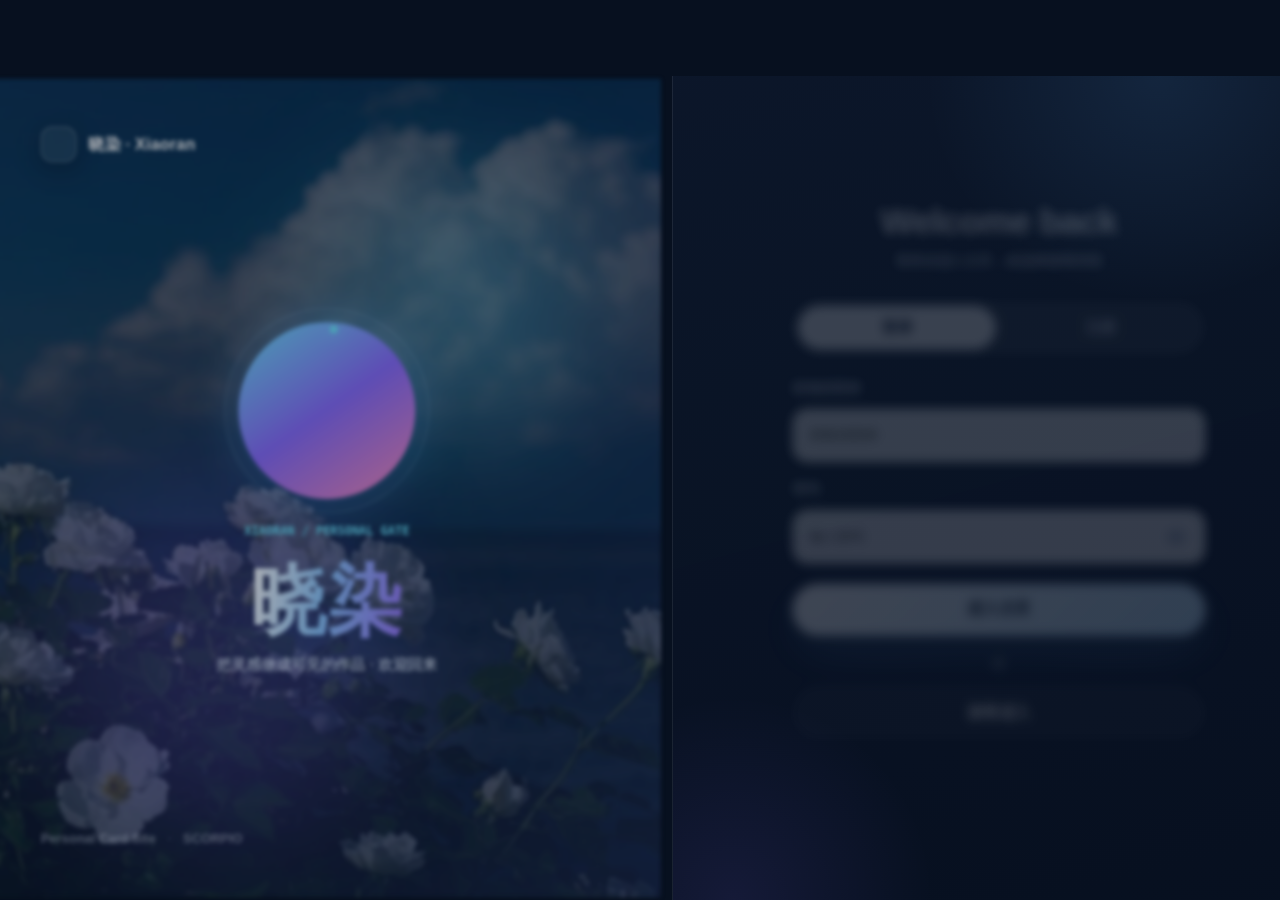
==== commit 85c2fcff: "优化图库说明与页面排版" ====
--- a/account.html
+++ b/account.html
@@ -5,7 +5,7 @@
     <meta name="viewport" content="width=device-width, initial-scale=1, viewport-fit=cover" />
     <meta http-equiv="refresh" content="0; url=index.html" />
     <title>晓染 - 入口</title>
-    <link rel="stylesheet" href="styles.css" />
+    <link rel="stylesheet" href="styles.css?v=17" />
   </head>
   <body>
     <main class="section">
--- a/styles.css
+++ b/styles.css
@@ -1379,6 +1379,14 @@
   border: 1px solid rgba(255, 255, 255, 0.12);
 }
 
+.admin-gallery-item p {
+  margin: 4px 0 0;
+  color: var(--dim);
+  font-size: 13px;
+  font-weight: 700;
+  line-height: 1.4;
+}
+
 @media (max-width: 720px) {
   .admin-upload-grid {
     grid-template-columns: 1fr;
@@ -1630,6 +1638,14 @@
   line-height: 1.25;
 }
 
+.award-tile-body p {
+  margin: 0;
+  color: var(--muted);
+  font-size: 13px;
+  font-weight: 700;
+  line-height: 1.45;
+}
+
 .award-tile-add {
   min-height: 220px;
 }
@@ -2074,6 +2090,7 @@
   display: grid;
   grid-template-columns: minmax(280px, 0.76fr) minmax(0, 1fr);
   gap: 22px;
+  align-items: start;
 }
 
 .message-layout > * {
@@ -2085,6 +2102,23 @@
   display: grid;
   gap: 12px;
   margin-top: 18px;
+  max-height: min(520px, 58vh);
+  overflow-x: hidden;
+  overflow-y: auto;
+  overscroll-behavior: contain;
+  scrollbar-gutter: stable;
+  padding-right: 8px;
+}
+
+.message-list::-webkit-scrollbar {
+  width: 8px;
+}
+
+.message-list::-webkit-scrollbar-thumb {
+  border: 2px solid transparent;
+  border-radius: 999px;
+  background: rgba(202, 238, 255, 0.5);
+  background-clip: padding-box;
 }
 
 .message-item {
@@ -2193,6 +2227,34 @@
   gap: 12px;
 }
 
+/* Keep growing admin records from stretching the dashboard. */
+#adminUsers,
+#adminMessages {
+  max-height: min(560px, 62vh);
+  overflow-x: hidden;
+  overflow-y: auto;
+  overscroll-behavior: contain;
+  scrollbar-gutter: stable;
+  padding-right: 8px;
+}
+
+#adminMessages {
+  max-height: min(500px, 56vh);
+}
+
+#adminUsers::-webkit-scrollbar,
+#adminMessages::-webkit-scrollbar {
+  width: 8px;
+}
+
+#adminUsers::-webkit-scrollbar-thumb,
+#adminMessages::-webkit-scrollbar-thumb {
+  border: 2px solid transparent;
+  border-radius: 999px;
+  background: rgba(202, 238, 255, 0.5);
+  background-clip: padding-box;
+}
+
 .admin-item {
   min-width: 0;
   display: flex;
@@ -2421,6 +2483,12 @@
 @media (max-width: 720px) {
   body {
     background: #07101f;
+  }
+
+  #adminUsers,
+  #adminMessages,
+  .message-list {
+    max-height: min(54svh, 440px);
   }
 
   body::before {
@@ -3183,13 +3251,13 @@
   grid-template-columns: minmax(0, 1fr);
   gap: clamp(66px, 7vw, 82px);
   width: 100%;
-  max-width: 760px;
+  max-width: 720px;
   margin: 0 auto;
   overflow: visible;
 }
 
 .fitness-node {
-  width: min(82%, 600px);
+  width: min(74%, 500px);
 }
 
 .fitness-node:nth-child(odd) {
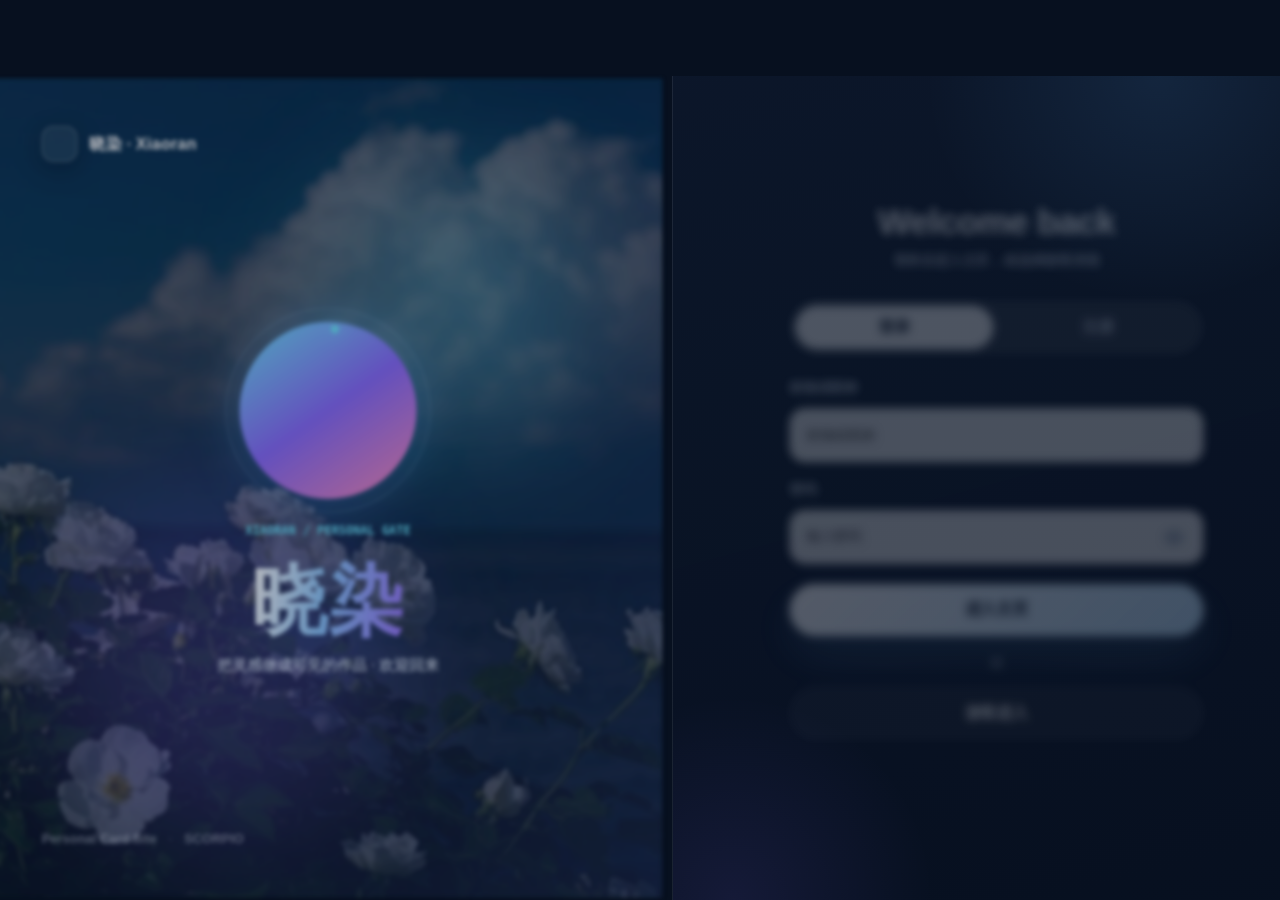
==== commit 883aae71: "调整健身图片蛇形排版" ====
--- a/account.html
+++ b/account.html
@@ -5,7 +5,7 @@
     <meta name="viewport" content="width=device-width, initial-scale=1, viewport-fit=cover" />
     <meta http-equiv="refresh" content="0; url=index.html" />
     <title>晓染 - 入口</title>
-    <link rel="stylesheet" href="styles.css?v=17" />
+    <link rel="stylesheet" href="styles.css?v=18" />
   </head>
   <body>
     <main class="section">
--- a/styles.css
+++ b/styles.css
@@ -3288,3 +3288,64 @@
     width: 86px;
   }
 }
+
+/* Fitness v18: compact zig-zag photo route for wide screens. */
+@media (min-width: 861px) {
+  .fitness-timeline {
+    grid-template-columns: repeat(3, minmax(0, 1fr));
+    column-gap: clamp(64px, 8vw, 128px);
+    row-gap: 104px;
+    max-width: 1320px;
+  }
+
+  .fitness-node,
+  .fitness-node:nth-child(odd),
+  .fitness-node:nth-child(even) {
+    width: min(100%, 300px);
+    justify-self: center;
+  }
+
+  .fitness-node:nth-child(1) { grid-area: 1 / 1; }
+  .fitness-node:nth-child(2) { grid-area: 1 / 2; }
+  .fitness-node:nth-child(3) { grid-area: 1 / 3; }
+  .fitness-node:nth-child(4) { grid-area: 2 / 3; }
+  .fitness-node:nth-child(5) { grid-area: 2 / 2; }
+  .fitness-node:nth-child(6) { grid-area: 2 / 1; }
+  .fitness-node:nth-child(7) { grid-area: 3 / 1; }
+  .fitness-node:nth-child(8) { grid-area: 3 / 2; }
+  .fitness-node:nth-child(9) { grid-area: 3 / 3; }
+  .fitness-node:nth-child(10) { grid-area: 4 / 3; }
+
+  .fitness-timeline .fitness-node:not(:last-child)::after {
+    top: 42%;
+    right: calc(-1 * clamp(86px, 8vw, 118px));
+    bottom: auto;
+    left: auto;
+    width: clamp(86px, 8vw, 118px);
+    transform: none;
+    animation-name: fitnessArrowDrift;
+  }
+
+  .fitness-timeline .fitness-node:nth-child(3)::after,
+  .fitness-timeline .fitness-node:nth-child(6)::after,
+  .fitness-timeline .fitness-node:nth-child(9)::after {
+    top: auto;
+    right: calc(50% - 50px);
+    bottom: -94px;
+    left: auto;
+    width: 100px;
+    transform: rotate(90deg);
+    animation-name: fitnessArrowDrift;
+  }
+
+  .fitness-timeline .fitness-node:nth-child(4)::after,
+  .fitness-timeline .fitness-node:nth-child(5)::after {
+    top: 42%;
+    right: auto;
+    bottom: auto;
+    left: calc(-1 * clamp(86px, 8vw, 118px));
+    width: clamp(86px, 8vw, 118px);
+    transform: scaleX(-1);
+    animation-name: fitnessArrowDriftReverse;
+  }
+}
